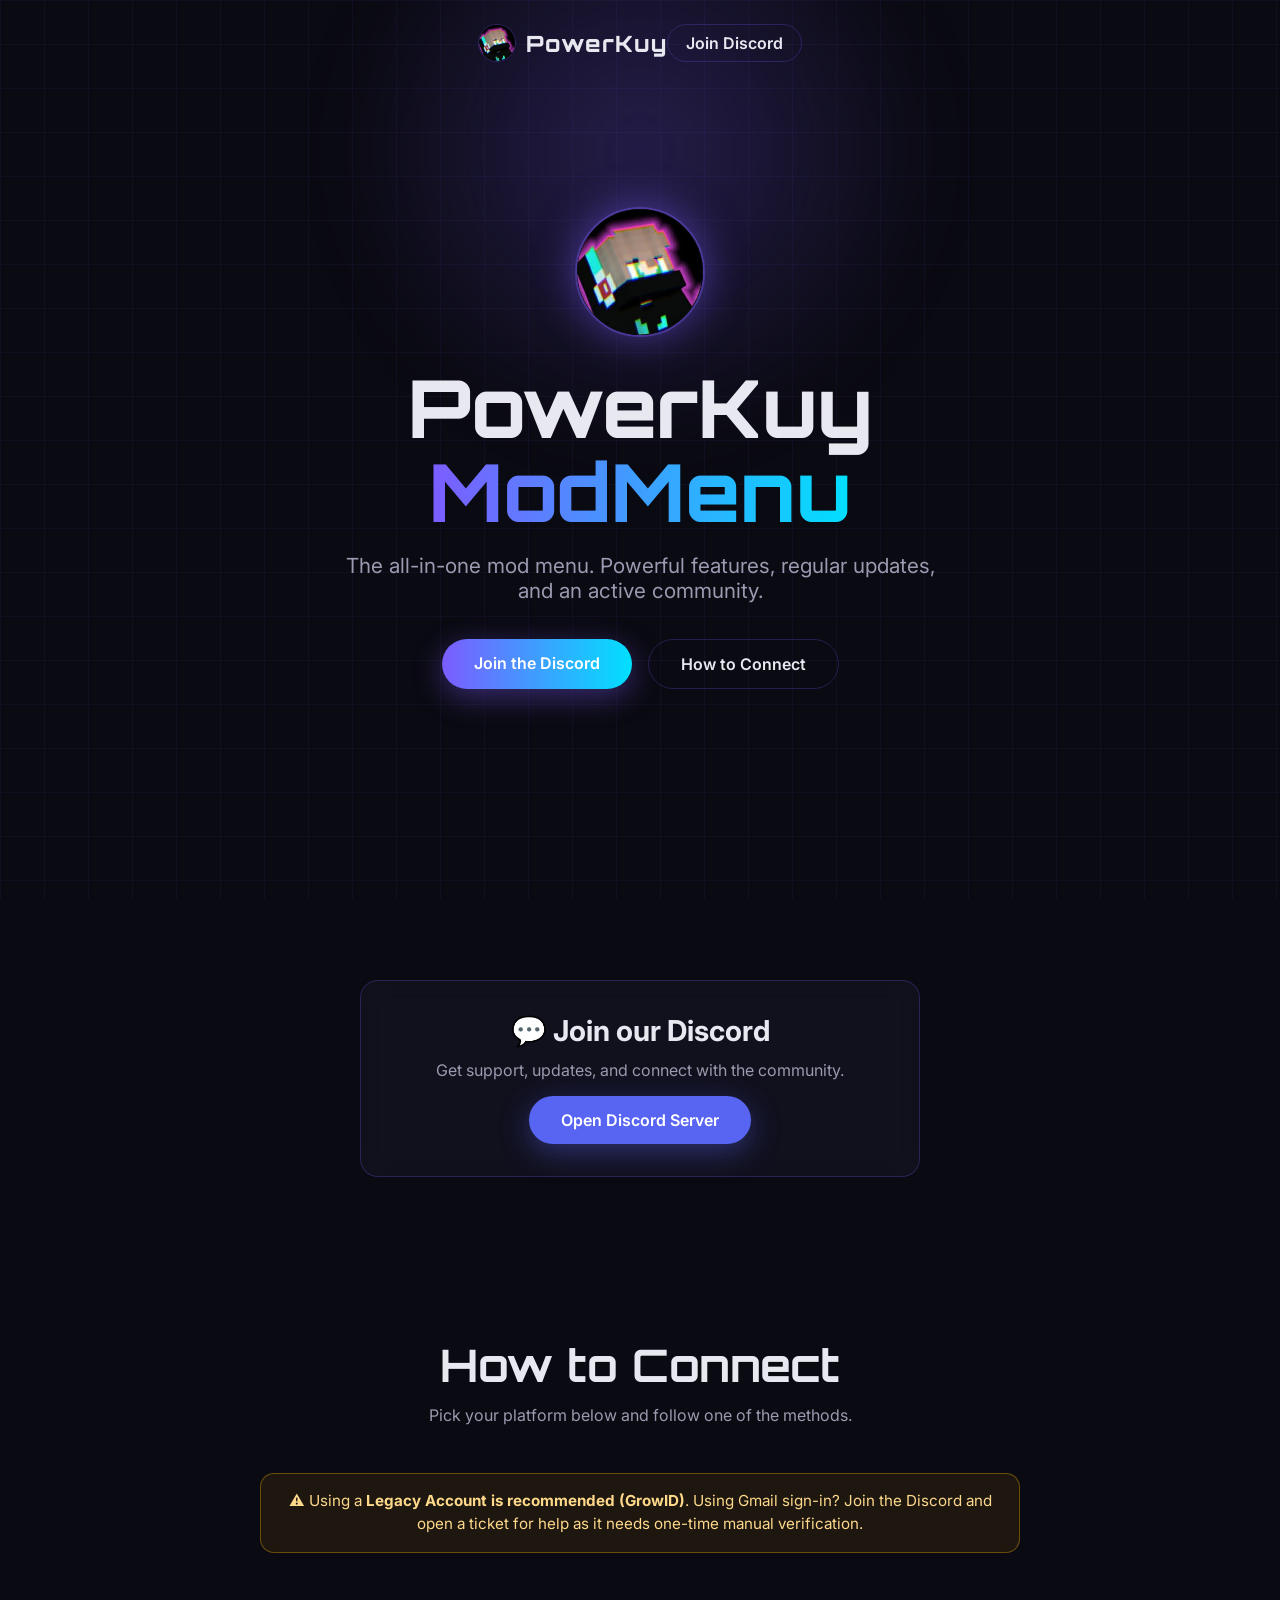
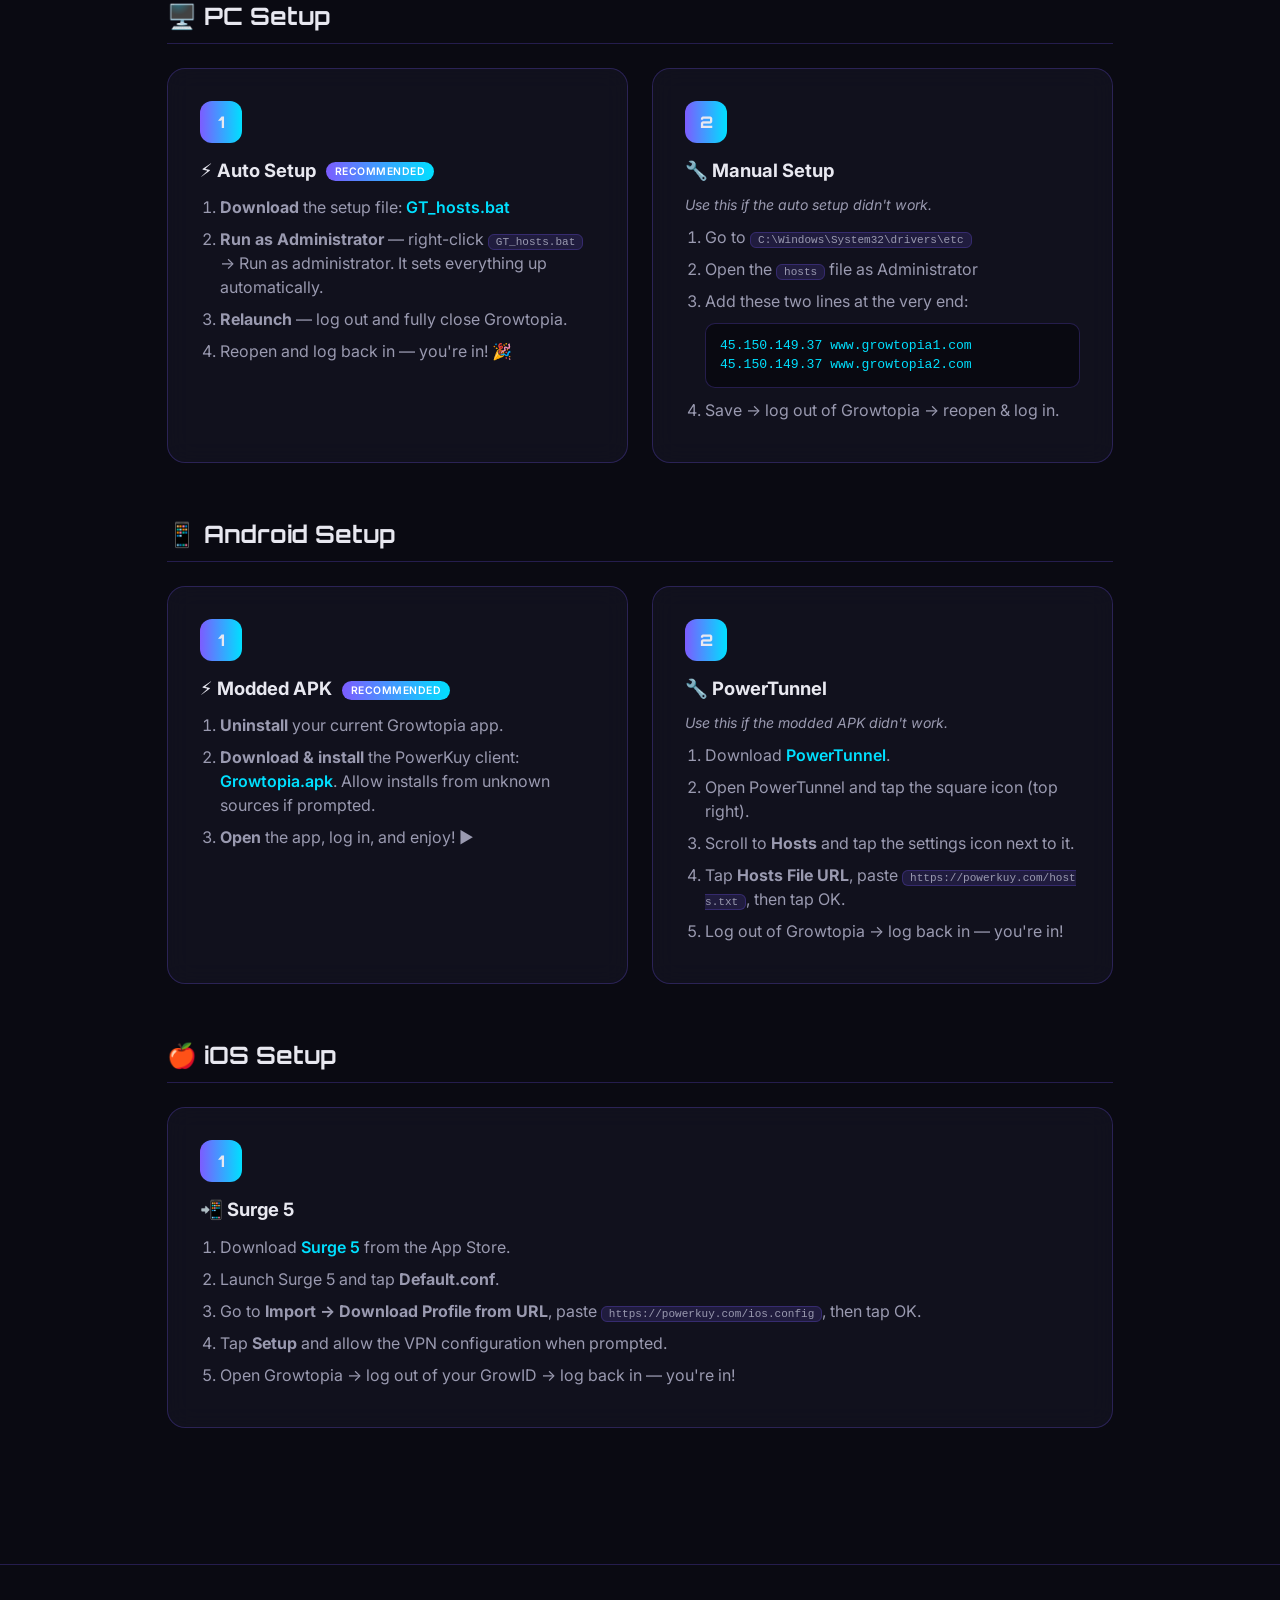
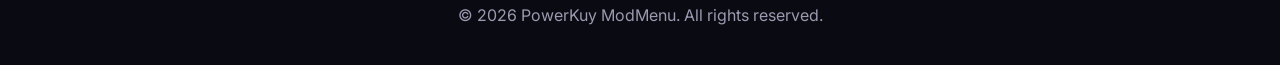
==== index.html @ 5e40792c "Rebrand: replace 'private server' with GrowLuncher, remove 'official'" ====
<!DOCTYPE html>
<html lang="en">
<head>
  <meta charset="UTF-8" />
  <meta name="viewport" content="width=device-width, initial-scale=1.0" />
  <title>PowerKuy ModMenu — Growtopia GrowLuncher</title>
  <link rel="icon" type="image/png" sizes="225x225" href="/logo.png" />
  <link rel="icon" type="image/png" sizes="32x32" href="/logo.png" />
  <link rel="shortcut icon" href="/favicon.ico" />
  <link rel="apple-touch-icon" href="/logo.png" />
  <meta name="description" content="PowerKuy — the Growtopia GrowLuncher & mod menu. Join our Discord and follow our PC, Android, and iOS setup guides to connect in minutes." />
  <meta name="keywords" content="PowerKuy, PowerKuy ModMenu, GrowLuncher, Growtopia GrowLuncher, Growtopia mod menu, PowerKuy Growtopia" />
  <link rel="canonical" href="https://powerkuy.com/" />
  <meta name="robots" content="index, follow" />

  <!-- Open Graph (link previews on Discord, social, etc.) -->
  <meta property="og:type" content="website" />
  <meta property="og:title" content="PowerKuy ModMenu — Growtopia GrowLuncher" />
  <meta property="og:description" content="Join the PowerKuy Growtopia GrowLuncher. Discord + PC/Android/iOS connect guides." />
  <meta property="og:url" content="https://powerkuy.com/" />
  <meta property="og:image" content="https://powerkuy.com/logo.png" />
  <meta name="twitter:card" content="summary" />
  <link rel="preconnect" href="https://fonts.googleapis.com" />
  <link rel="preconnect" href="https://fonts.gstatic.com" crossorigin />
  <link href="https://fonts.googleapis.com/css2?family=Inter:wght@400;600;800&family=Orbitron:wght@600;800&display=swap" rel="stylesheet" />
  <link rel="stylesheet" href="style.css" />
</head>
<body>
  <!-- Animated background -->
  <div class="bg-grid"></div>
  <div class="bg-glow"></div>

  <header class="hero">
    <nav class="nav">
      <span class="logo"><img src="logo.png" alt="PowerKuy logo" class="logo-img" /> PowerKuy</span>
      <a class="nav-discord" href="#discord">Join Discord</a>
    </nav>

    <div class="hero-content">
      <img src="logo.png" alt="PowerKuy ModMenu logo" class="hero-logo" />
      <h1 class="title">PowerKuy <span>ModMenu</span></h1>
      <p class="subtitle">The all-in-one mod menu. Powerful features, regular updates, and an active community.</p>
      <div class="hero-buttons">
        <a class="btn btn-primary" href="#discord">Join the Discord</a>
        <a class="btn btn-ghost" href="#connect">How to Connect</a>
      </div>
    </div>
  </header>

  <main>
    <!-- Discord -->
    <section id="discord" class="section">
      <div class="card discord-card">
        <h2>💬 Join our Discord</h2>
        <p>Get support, updates, and connect with the community.</p>
        <a class="btn btn-discord" href="https://discord.gg/drsnE45cRb" target="_blank" rel="noopener">
          Open Discord Server
        </a>
      </div>
    </section>

    <!-- How to connect -->
    <section id="connect" class="section">
      <h2 class="section-title">How to Connect</h2>
      <p class="section-sub">Pick your platform below and follow one of the methods.</p>

      <div class="notice">
        ⚠️ Using a <strong>Legacy Account is recommended (GrowID)</strong>.
        Using Gmail sign-in? Join the Discord and open a ticket for help as it needs one-time manual verification.
      </div>

      <!-- PC -->
      <div class="platform">
        <h3 class="platform-title">🖥️ PC Setup</h3>
        <div class="methods">
          <article class="card method">
            <div class="method-num">1</div>
            <h3>⚡ Auto Setup <span class="tag">Recommended</span></h3>
            <ol>
              <li><strong>Download</strong> the setup file:
                <a href="https://www.mediafire.com/file/or4hn9d02bpijws/GT_hosts.bat/file" target="_blank" rel="noopener">GT_hosts.bat</a>
              </li>
              <li><strong>Run as Administrator</strong> — right-click <code>GT_hosts.bat</code> → Run as administrator. It sets everything up automatically.</li>
              <li><strong>Relaunch</strong> — log out and fully close Growtopia.</li>
              <li>Reopen and log back in — you're in! 🎉</li>
            </ol>
          </article>

          <article class="card method">
            <div class="method-num">2</div>
            <h3>🔧 Manual Setup</h3>
            <p class="method-note">Use this if the auto setup didn't work.</p>
            <ol>
              <li>Go to <code>C:\Windows\System32\drivers\etc</code></li>
              <li>Open the <code>hosts</code> file as Administrator</li>
              <li>Add these two lines at the very end:
                <pre>45.150.149.37 www.growtopia1.com
45.150.149.37 www.growtopia2.com</pre>
              </li>
              <li>Save → log out of Growtopia → reopen &amp; log in.</li>
            </ol>
          </article>
        </div>
      </div>

      <!-- Android -->
      <div class="platform">
        <h3 class="platform-title">📱 Android Setup</h3>
        <div class="methods">
          <article class="card method">
            <div class="method-num">1</div>
            <h3>⚡ Modded APK <span class="tag">Recommended</span></h3>
            <ol>
              <li><strong>Uninstall</strong> your current Growtopia app.</li>
              <li><strong>Download &amp; install</strong> the PowerKuy client:
                <a href="https://www.mediafire.com/file/paser8c6zj28e7i/Growtopia.apk/file" target="_blank" rel="noopener">Growtopia.apk</a>.
                Allow installs from unknown sources if prompted.</li>
              <li><strong>Open</strong> the app, log in, and enjoy! ▶️</li>
            </ol>
          </article>

          <article class="card method">
            <div class="method-num">2</div>
            <h3>🔧 PowerTunnel</h3>
            <p class="method-note">Use this if the modded APK didn't work.</p>
            <ol>
              <li>Download <a href="https://powertunnel.en.uptodown.com/android/download" target="_blank" rel="noopener">PowerTunnel</a>.</li>
              <li>Open PowerTunnel and tap the square icon (top right).</li>
              <li>Scroll to <strong>Hosts</strong> and tap the settings icon next to it.</li>
              <li>Tap <strong>Hosts File URL</strong>, paste <code>https://powerkuy.com/hosts.txt</code>, then tap OK.</li>
              <li>Log out of Growtopia → log back in — you're in!</li>
            </ol>
          </article>
        </div>
      </div>

      <!-- iOS -->
      <div class="platform">
        <h3 class="platform-title">🍎 iOS Setup</h3>
        <div class="methods">
          <article class="card method">
            <div class="method-num">1</div>
            <h3>📲 Surge 5</h3>
            <ol>
              <li>Download <a href="https://apps.apple.com/us/app/surge-5/id1442620678" target="_blank" rel="noopener">Surge 5</a> from the App Store.</li>
              <li>Launch Surge 5 and tap <strong>Default.conf</strong>.</li>
              <li>Go to <strong>Import → Download Profile from URL</strong>, paste <code>https://powerkuy.com/ios.config</code>, then tap OK.</li>
              <li>Tap <strong>Setup</strong> and allow the VPN configuration when prompted.</li>
              <li>Open Growtopia → log out of your GrowID → log back in — you're in!</li>
            </ol>
          </article>
        </div>
      </div>
    </section>
  </main>

  <footer class="footer">
    <p>© <span id="year"></span> PowerKuy ModMenu. All rights reserved.</p>
  </footer>

  <script>
    document.getElementById('year').textContent = new Date().getFullYear();
  </script>
</body>
</html>
---- style.css ----
:root {
  --bg: #0a0a12;
  --card: rgba(20, 20, 35, 0.7);
  --border: rgba(120, 90, 255, 0.25);
  --accent: #7c5cff;
  --accent-2: #00e0ff;
  --discord: #5865f2;
  --text: #e8e8f0;
  --muted: #9a9ab0;
}

* { margin: 0; padding: 0; box-sizing: border-box; }

html { scroll-behavior: smooth; }

body {
  font-family: 'Inter', system-ui, sans-serif;
  background: var(--bg);
  color: var(--text);
  overflow-x: hidden;
  position: relative;
  min-height: 100vh;
}

/* Background effects */
.bg-grid {
  position: fixed;
  inset: 0;
  background-image:
    linear-gradient(rgba(124, 92, 255, 0.06) 1px, transparent 1px),
    linear-gradient(90deg, rgba(124, 92, 255, 0.06) 1px, transparent 1px);
  background-size: 44px 44px;
  z-index: -2;
}

.bg-glow {
  position: fixed;
  top: -200px;
  left: 50%;
  transform: translateX(-50%);
  width: 700px;
  height: 700px;
  background: radial-gradient(circle, rgba(124, 92, 255, 0.25), transparent 60%);
  filter: blur(40px);
  z-index: -1;
  animation: pulse 6s ease-in-out infinite;
}

@keyframes pulse {
  0%, 100% { opacity: 0.6; }
  50% { opacity: 1; }
}

/* Nav */
.nav {
  display: flex;
  justify-content: space-between;
  align-items: center;
  padding: 24px 6vw;
  max-width: 1100px;
  margin: 0 auto;
}

.logo {
  font-family: 'Orbitron', sans-serif;
  font-weight: 800;
  font-size: 1.4rem;
  letter-spacing: 1px;
  display: flex;
  align-items: center;
  gap: 10px;
}
.logo-img {
  width: 38px;
  height: 38px;
  border-radius: 50%;
  border: 1px solid var(--border);
}

.nav-discord {
  color: var(--text);
  text-decoration: none;
  font-weight: 600;
  padding: 8px 18px;
  border: 1px solid var(--border);
  border-radius: 999px;
  transition: 0.25s;
}
.nav-discord:hover { background: var(--accent); border-color: var(--accent); }

/* Hero */
.hero { min-height: 100vh; display: flex; flex-direction: column; }

.hero-content {
  flex: 1;
  display: flex;
  flex-direction: column;
  justify-content: center;
  align-items: center;
  text-align: center;
  padding: 0 6vw 10vh;
  max-width: 900px;
  margin: 0 auto;
}

.hero-logo {
  width: 130px;
  height: 130px;
  border-radius: 50%;
  margin-bottom: 28px;
  border: 2px solid rgba(124, 92, 255, 0.5);
  box-shadow: 0 0 40px rgba(124, 92, 255, 0.5);
  animation: float 4s ease-in-out infinite;
}

@keyframes float {
  0%, 100% { transform: translateY(0); }
  50% { transform: translateY(-12px); }
}

.title {
  font-family: 'Orbitron', sans-serif;
  font-size: clamp(2.5rem, 8vw, 5rem);
  font-weight: 800;
  line-height: 1.05;
  margin-bottom: 20px;
}
.title span {
  background: linear-gradient(90deg, var(--accent), var(--accent-2));
  -webkit-background-clip: text;
  background-clip: text;
  -webkit-text-fill-color: transparent;
}

.subtitle {
  font-size: clamp(1rem, 2.5vw, 1.3rem);
  color: var(--muted);
  max-width: 600px;
  margin-bottom: 36px;
}

.hero-buttons { display: flex; gap: 16px; flex-wrap: wrap; justify-content: center; }

/* Buttons */
.btn {
  display: inline-block;
  padding: 14px 32px;
  border-radius: 999px;
  font-weight: 600;
  text-decoration: none;
  transition: 0.25s;
  cursor: pointer;
}
.btn-primary {
  background: linear-gradient(90deg, var(--accent), var(--accent-2));
  color: #fff;
  box-shadow: 0 8px 30px rgba(124, 92, 255, 0.4);
}
.btn-primary:hover { transform: translateY(-3px); box-shadow: 0 12px 40px rgba(124, 92, 255, 0.6); }
.btn-ghost { border: 1px solid var(--border); color: var(--text); }
.btn-ghost:hover { background: rgba(124, 92, 255, 0.15); }
.btn-discord {
  background: var(--discord);
  color: #fff;
  margin-top: 16px;
  box-shadow: 0 8px 30px rgba(88, 101, 242, 0.4);
}
.btn-discord:hover { transform: translateY(-3px); box-shadow: 0 12px 40px rgba(88, 101, 242, 0.6); }

/* Sections */
.section { max-width: 1100px; margin: 0 auto; padding: 80px 6vw; }
.section-title {
  font-family: 'Orbitron', sans-serif;
  font-size: clamp(1.8rem, 5vw, 2.8rem);
  text-align: center;
  margin-bottom: 12px;
}
.section-sub { text-align: center; color: var(--muted); margin-bottom: 48px; }

/* Cards */
.card {
  background: var(--card);
  border: 1px solid var(--border);
  border-radius: 18px;
  padding: 32px;
  backdrop-filter: blur(12px);
}

.discord-card { text-align: center; max-width: 560px; margin: 0 auto; }
.discord-card h2 { font-size: 1.8rem; margin-bottom: 12px; }
.discord-card p { color: var(--muted); }

/* Methods */
.methods {
  display: grid;
  grid-template-columns: repeat(auto-fit, minmax(280px, 1fr));
  gap: 24px;
}
.method { position: relative; transition: 0.25s; }
.method:hover { transform: translateY(-6px); border-color: var(--accent); }
.method-num {
  width: 42px; height: 42px;
  display: flex; align-items: center; justify-content: center;
  background: linear-gradient(90deg, var(--accent), var(--accent-2));
  border-radius: 12px;
  font-family: 'Orbitron', sans-serif;
  font-weight: 800;
  margin-bottom: 16px;
}
.method h3 { font-size: 1.15rem; margin-bottom: 14px; }
.method ol { padding-left: 20px; color: var(--muted); }
.method li { margin-bottom: 8px; line-height: 1.5; }

/* Notice banner */
.notice {
  max-width: 760px;
  margin: 0 auto 48px;
  padding: 16px 22px;
  background: rgba(255, 180, 0, 0.08);
  border: 1px solid rgba(255, 180, 0, 0.35);
  border-radius: 14px;
  color: #ffd98a;
  font-size: 0.95rem;
  line-height: 1.5;
  text-align: center;
}

/* Platform groups */
.platform { margin-bottom: 56px; }
.platform-title {
  font-family: 'Orbitron', sans-serif;
  font-size: 1.5rem;
  margin-bottom: 24px;
  padding-bottom: 12px;
  border-bottom: 1px solid var(--border);
}

.tag {
  font-family: 'Inter', sans-serif;
  font-size: 0.65rem;
  font-weight: 600;
  text-transform: uppercase;
  letter-spacing: 0.5px;
  background: linear-gradient(90deg, var(--accent), var(--accent-2));
  color: #fff;
  padding: 3px 9px;
  border-radius: 999px;
  vertical-align: middle;
  margin-left: 6px;
}

.method-note { color: var(--muted); font-size: 0.88rem; margin-bottom: 12px; font-style: italic; }

.method a { color: var(--accent-2); text-decoration: none; font-weight: 600; }
.method a:hover { text-decoration: underline; }

.method code {
  background: rgba(124, 92, 255, 0.15);
  border: 1px solid var(--border);
  border-radius: 6px;
  padding: 1px 7px;
  font-size: 0.85em;
  word-break: break-all;
}

.method pre {
  background: rgba(0, 0, 0, 0.4);
  border: 1px solid var(--border);
  border-radius: 10px;
  padding: 12px 14px;
  margin: 10px 0;
  font-size: 0.82rem;
  color: var(--accent-2);
  overflow-x: auto;
  white-space: pre-wrap;
  word-break: break-all;
}

/* Footer */
.footer {
  text-align: center;
  padding: 40px 6vw;
  color: var(--muted);
  border-top: 1px solid var(--border);
}
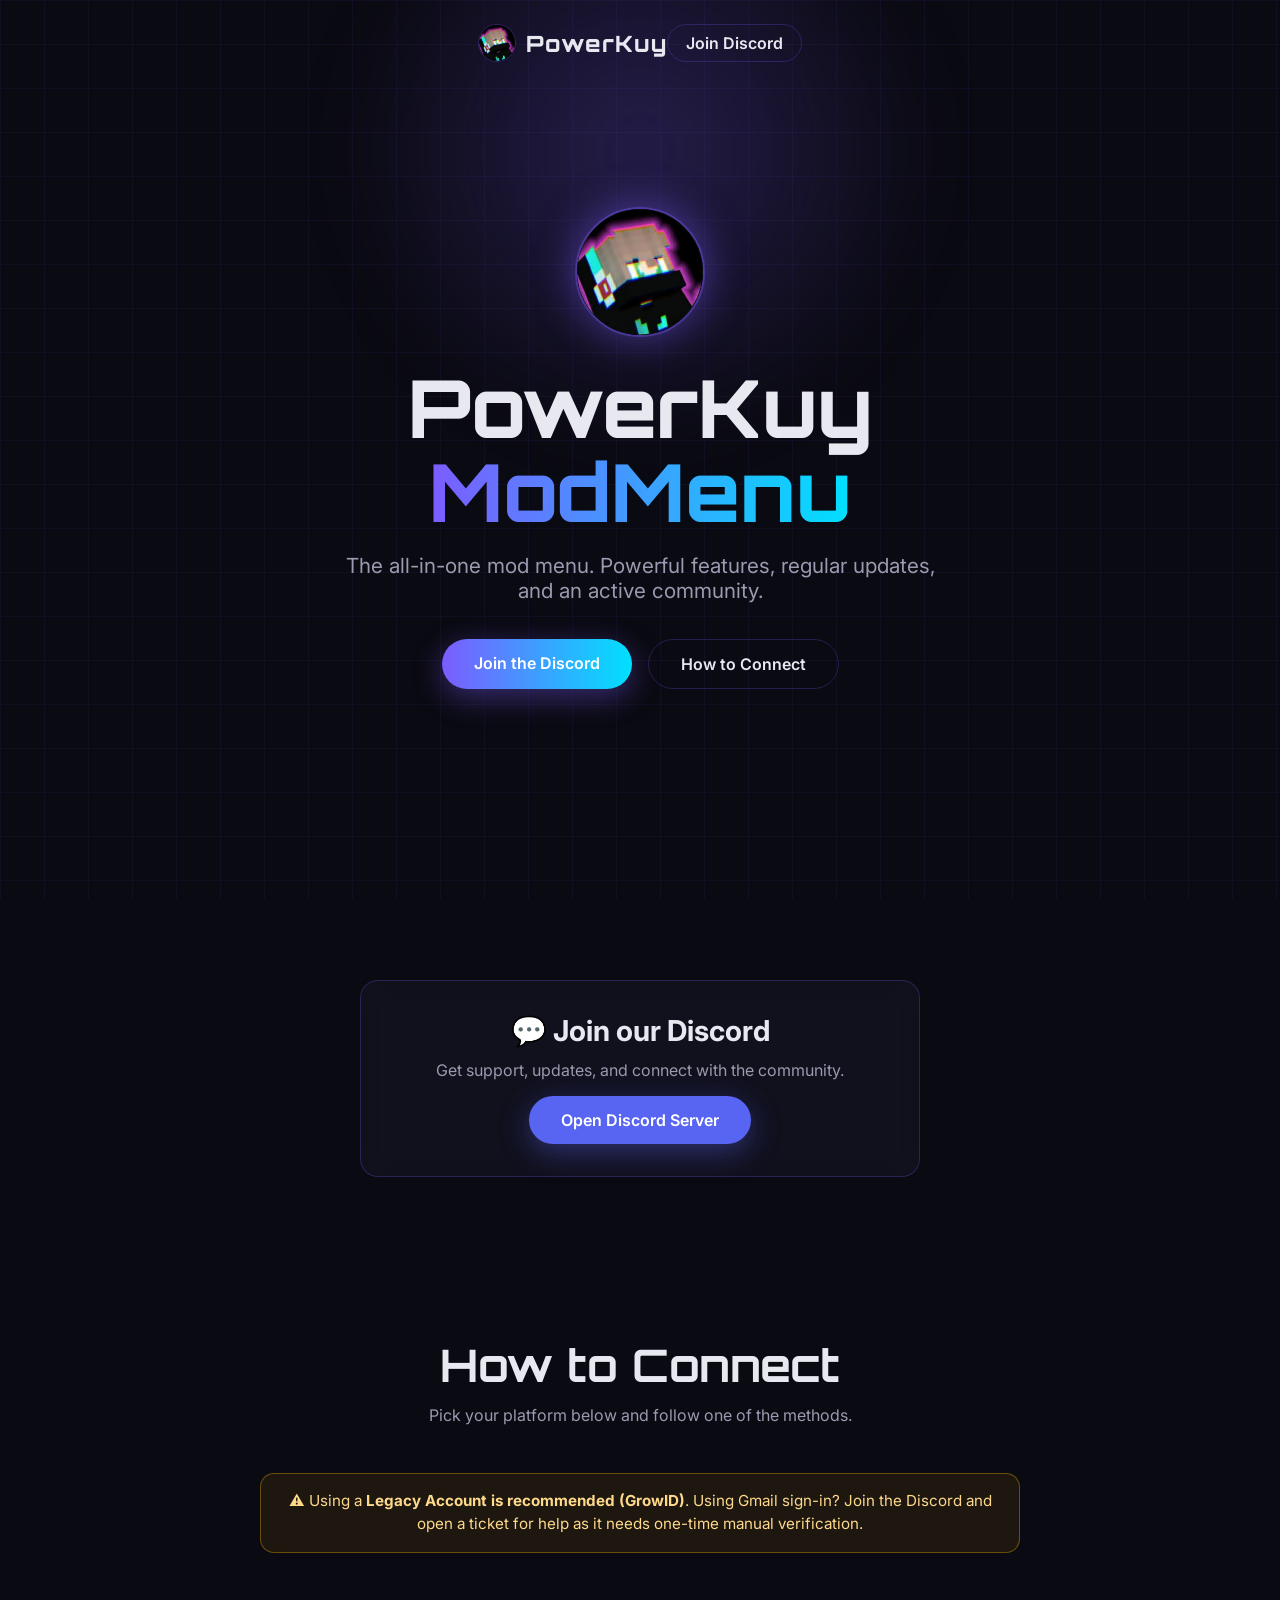
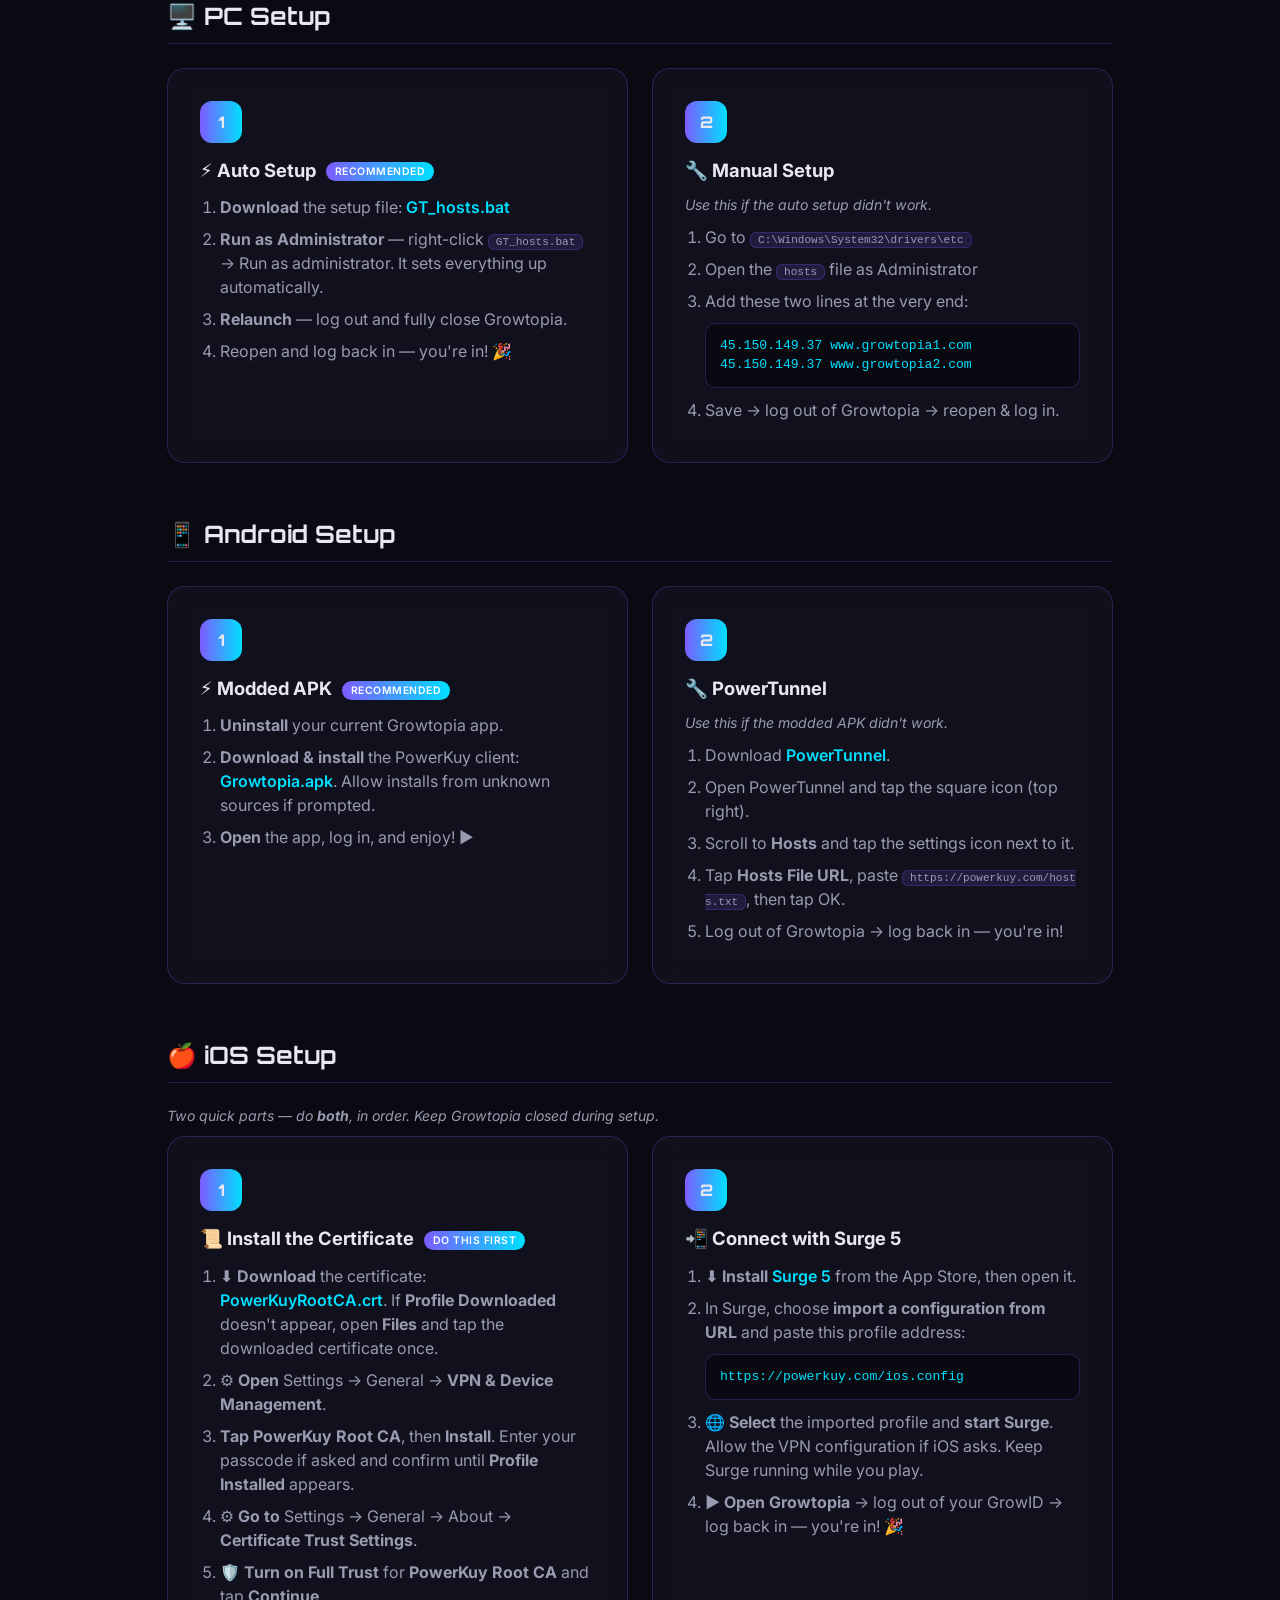
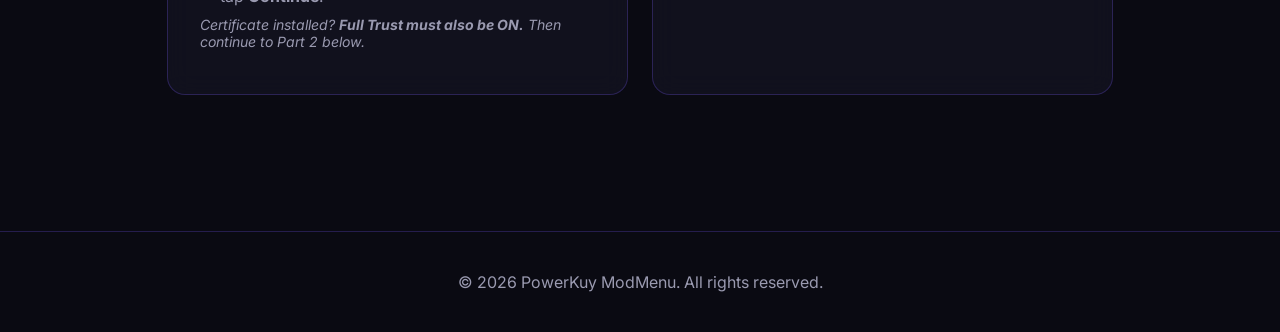
==== commit 1fccfe7f: "iOS: add Root CA install step + host PowerKuyRootCA.crt for download" ====
--- a/index.html
+++ b/index.html
@@ -137,16 +137,33 @@
       <!-- iOS -->
       <div class="platform">
         <h3 class="platform-title">🍎 iOS Setup</h3>
+        <p class="method-note">Two quick parts — do <strong>both</strong>, in order. Keep Growtopia closed during setup.</p>
         <div class="methods">
           <article class="card method">
             <div class="method-num">1</div>
-            <h3>📲 Surge 5</h3>
+            <h3>📜 Install the Certificate <span class="tag">Do this first</span></h3>
             <ol>
-              <li>Download <a href="https://apps.apple.com/us/app/surge-5/id1442620678" target="_blank" rel="noopener">Surge 5</a> from the App Store.</li>
-              <li>Launch Surge 5 and tap <strong>Default.conf</strong>.</li>
-              <li>Go to <strong>Import → Download Profile from URL</strong>, paste <code>https://powerkuy.com/ios.config</code>, then tap OK.</li>
-              <li>Tap <strong>Setup</strong> and allow the VPN configuration when prompted.</li>
-              <li>Open Growtopia → log out of your GrowID → log back in — you're in!</li>
+              <li><strong>⬇️ Download</strong> the certificate:
+                <a href="/PowerKuyRootCA.crt" rel="noopener">PowerKuyRootCA.crt</a>.
+                If <strong>Profile Downloaded</strong> doesn't appear, open <strong>Files</strong> and tap the downloaded certificate once.</li>
+              <li><strong>⚙️ Open</strong> Settings → General → <strong>VPN &amp; Device Management</strong>.</li>
+              <li><strong>Tap</strong> <strong>PowerKuy Root CA</strong>, then <strong>Install</strong>. Enter your passcode if asked and confirm until <strong>Profile Installed</strong> appears.</li>
+              <li><strong>⚙️ Go to</strong> Settings → General → About → <strong>Certificate Trust Settings</strong>.</li>
+              <li><strong>🛡️ Turn on Full Trust</strong> for <strong>PowerKuy Root CA</strong> and tap <strong>Continue</strong>.</li>
+            </ol>
+            <p class="method-note">Certificate installed? <strong>Full Trust must also be ON.</strong> Then continue to Part 2 below.</p>
+          </article>
+
+          <article class="card method">
+            <div class="method-num">2</div>
+            <h3>📲 Connect with Surge 5</h3>
+            <ol>
+              <li><strong>⬇️ Install</strong> <a href="https://apps.apple.com/us/app/surge-5/id1442620678" target="_blank" rel="noopener">Surge 5</a> from the App Store, then open it.</li>
+              <li>In Surge, choose <strong>import a configuration from URL</strong> and paste this profile address:
+                <pre>https://powerkuy.com/ios.config</pre>
+              </li>
+              <li><strong>🌐 Select</strong> the imported profile and <strong>start Surge</strong>. Allow the VPN configuration if iOS asks. Keep Surge running while you play.</li>
+              <li><strong>▶️ Open Growtopia</strong> → log out of your GrowID → log back in — you're in! 🎉</li>
             </ol>
           </article>
         </div>
@@ -161,5 +178,9 @@
   <script>
     document.getElementById('year').textContent = new Date().getFullYear();
   </script>
+
+  <!-- Cloudflare Web Analytics -->
+  <script defer src='https://static.cloudflareinsights.com/beacon.min.js' data-cf-beacon='{"token": "413f15a0ddfa4efea42ed155f586bc29"}'></script>
+  <!-- End Cloudflare Web Analytics -->
 </body>
 </html>
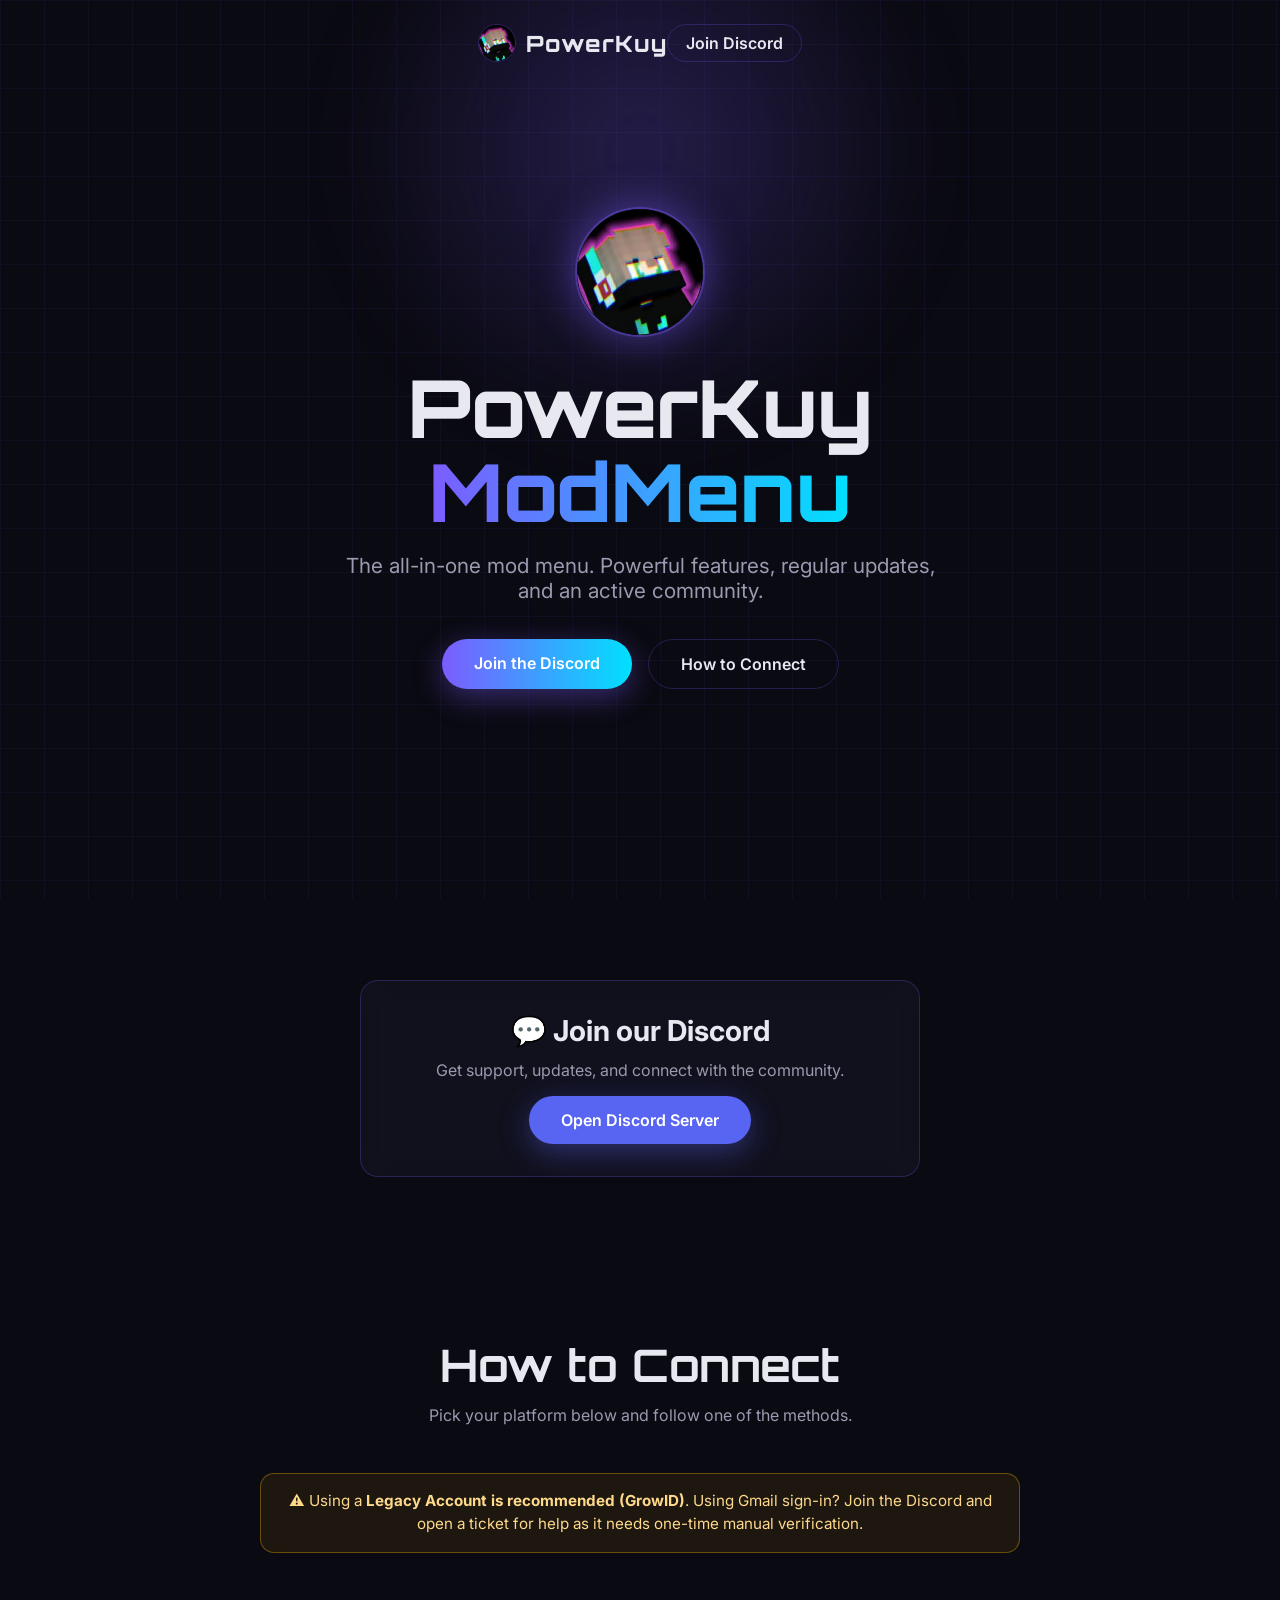
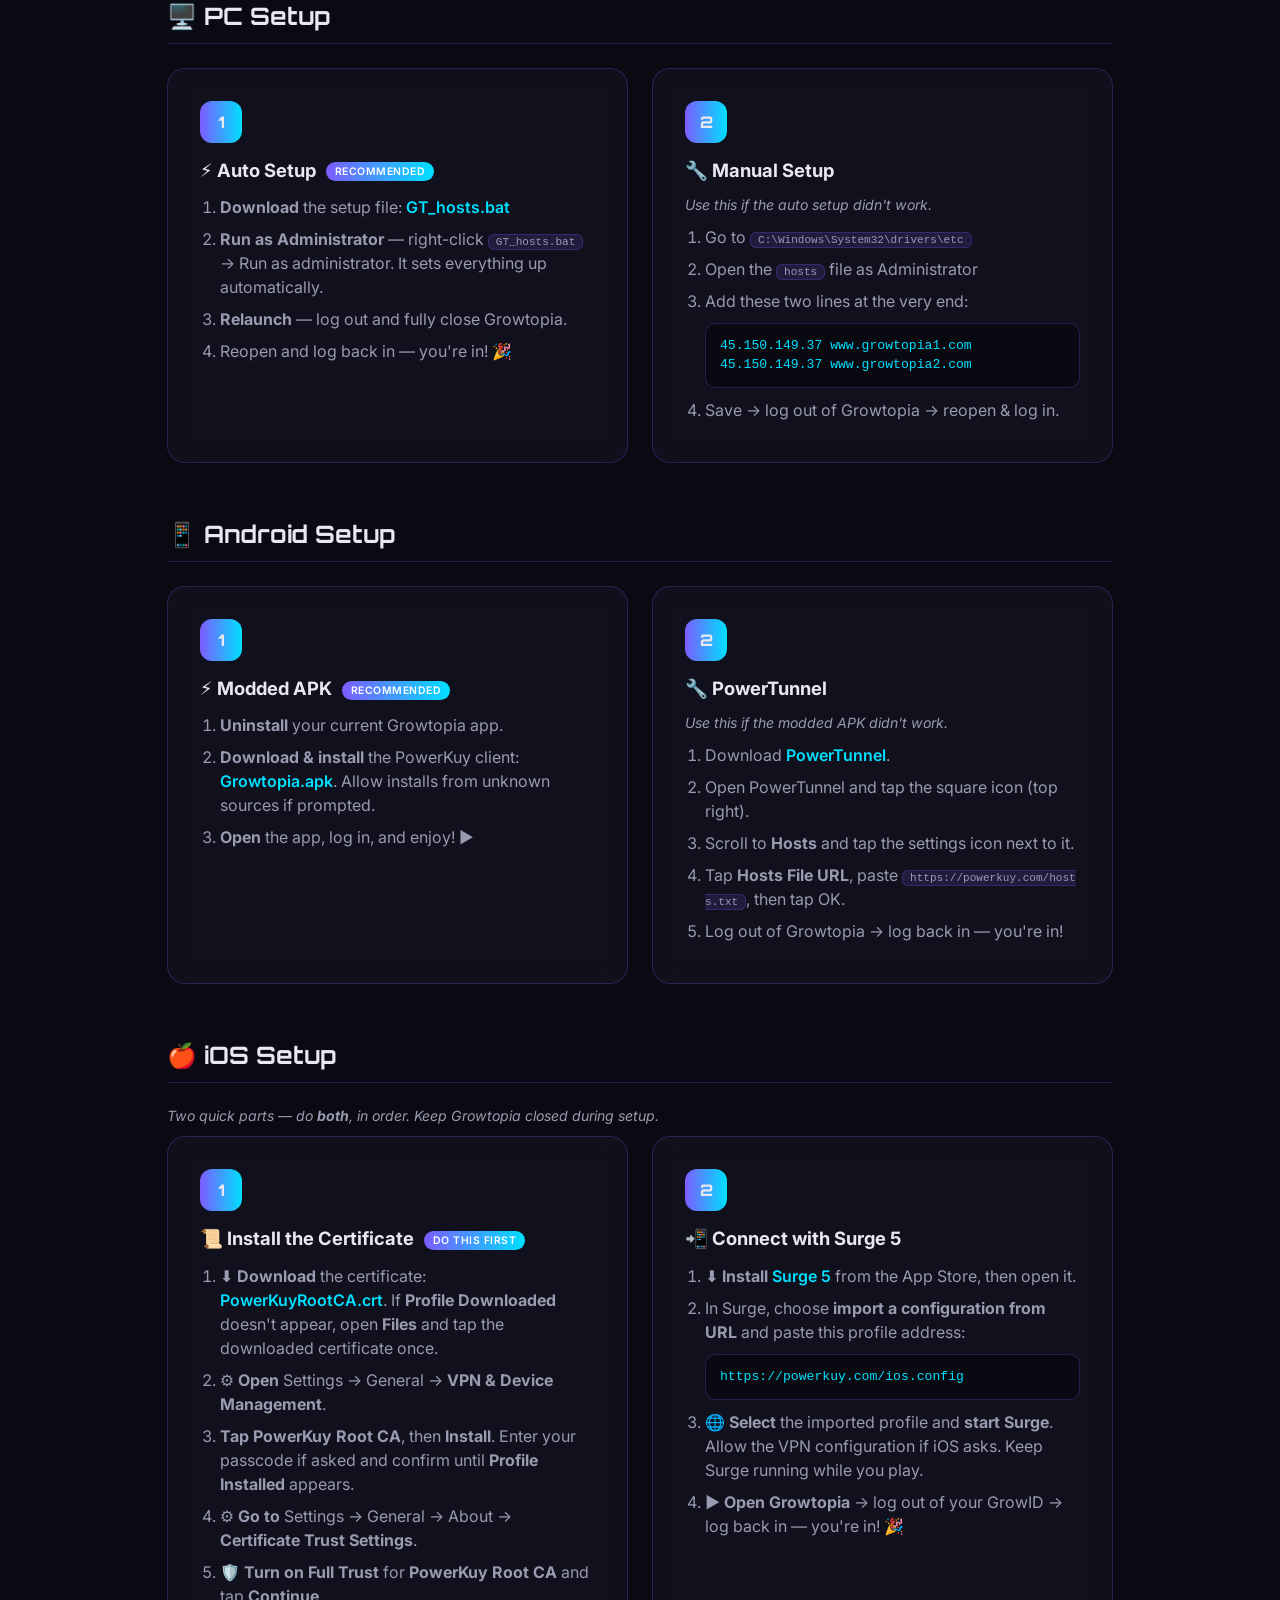
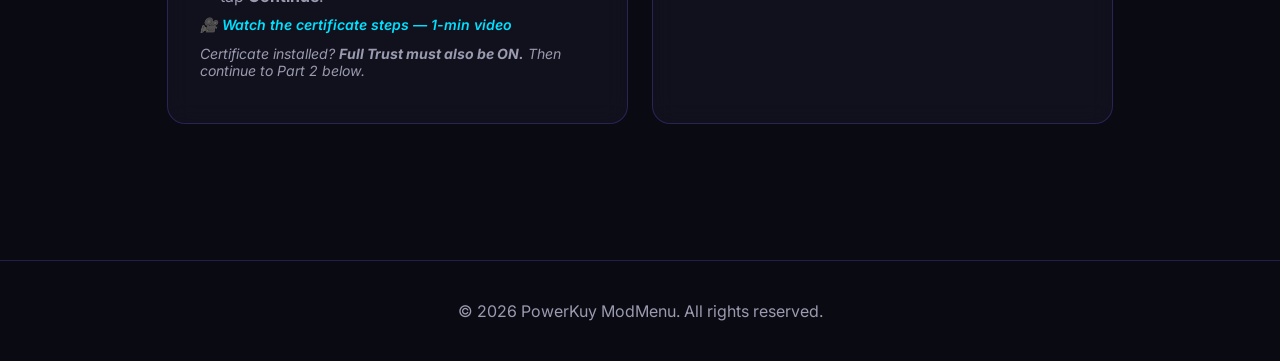
==== commit d7d5060f: "iOS guide: add 1-min YouTube video link to certificate steps" ====
--- a/index.html
+++ b/index.html
@@ -151,6 +151,7 @@
               <li><strong>⚙️ Go to</strong> Settings → General → About → <strong>Certificate Trust Settings</strong>.</li>
               <li><strong>🛡️ Turn on Full Trust</strong> for <strong>PowerKuy Root CA</strong> and tap <strong>Continue</strong>.</li>
             </ol>
+            <p class="method-note">🎥 <strong><a href="https://www.youtube.com/watch?v=-Oifs2N25Tw" target="_blank" rel="noopener">Watch the certificate steps — 1-min video</a></strong></p>
             <p class="method-note">Certificate installed? <strong>Full Trust must also be ON.</strong> Then continue to Part 2 below.</p>
           </article>
 
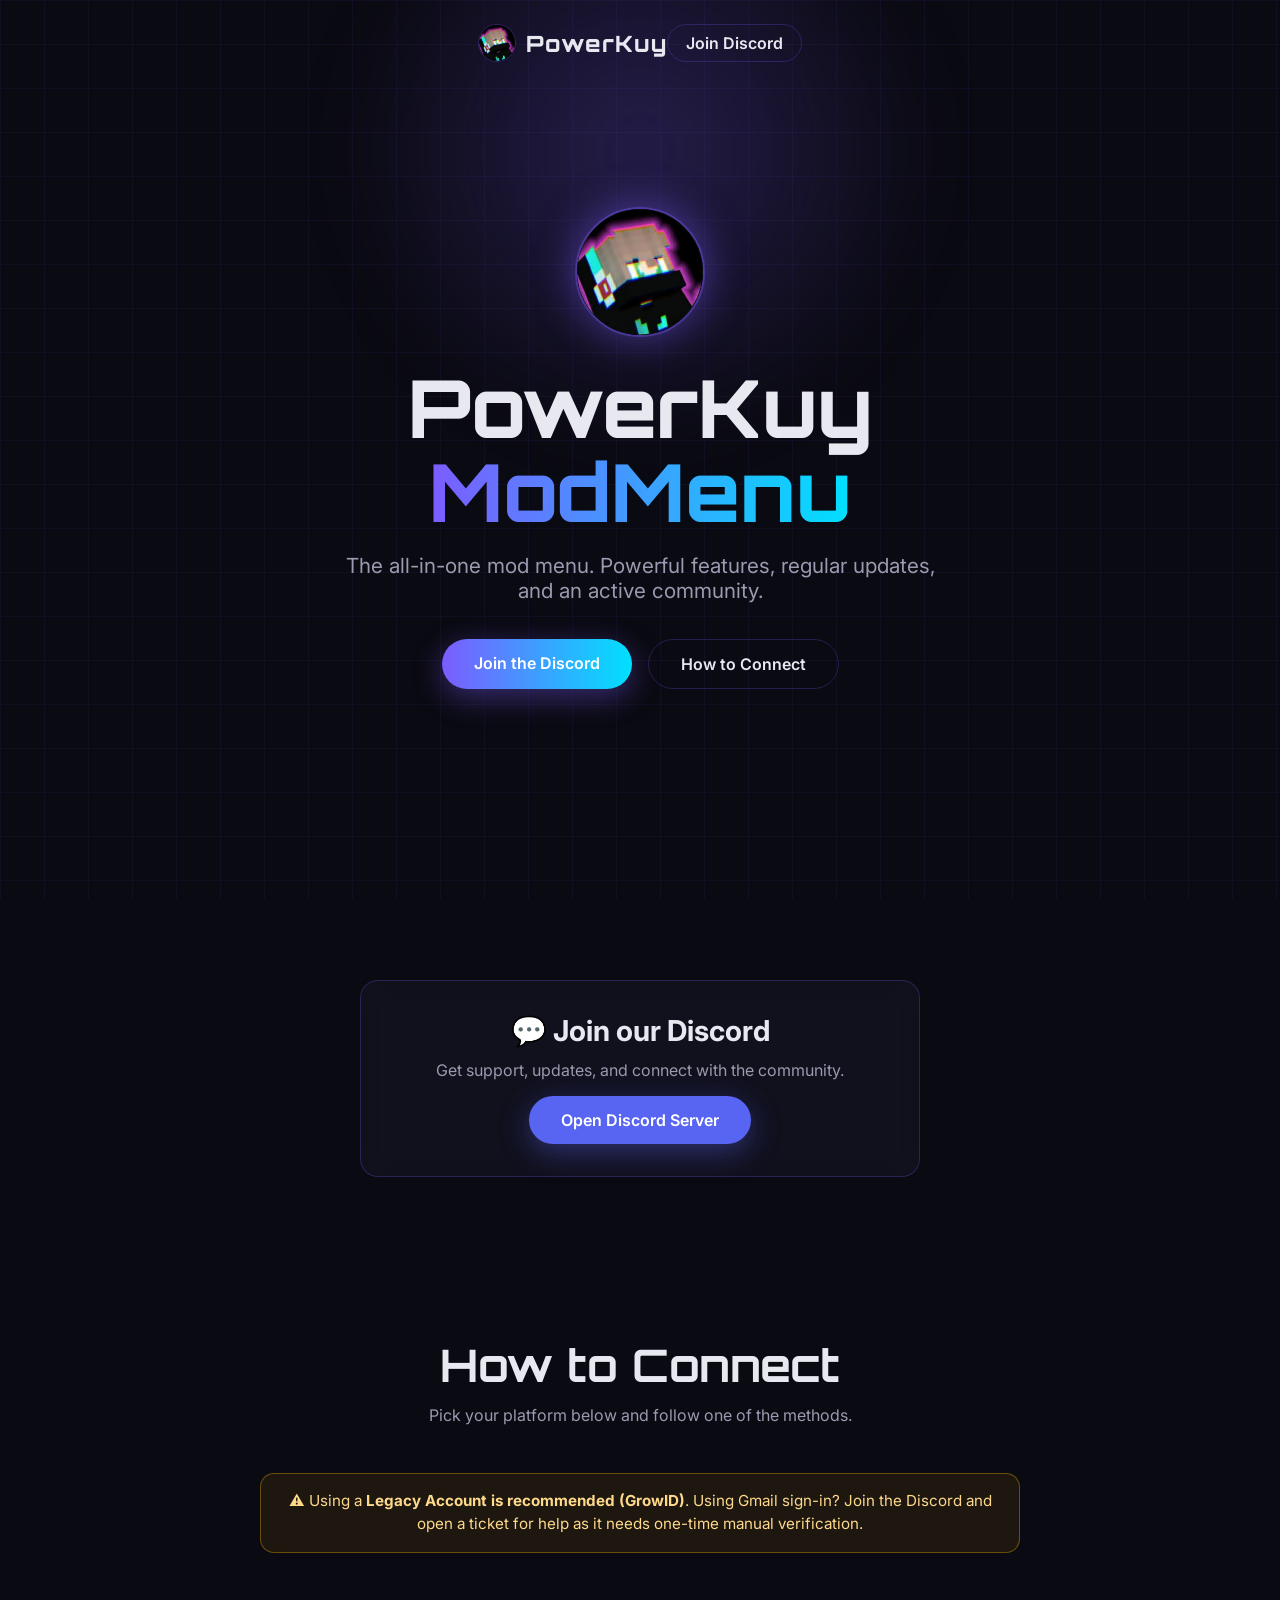
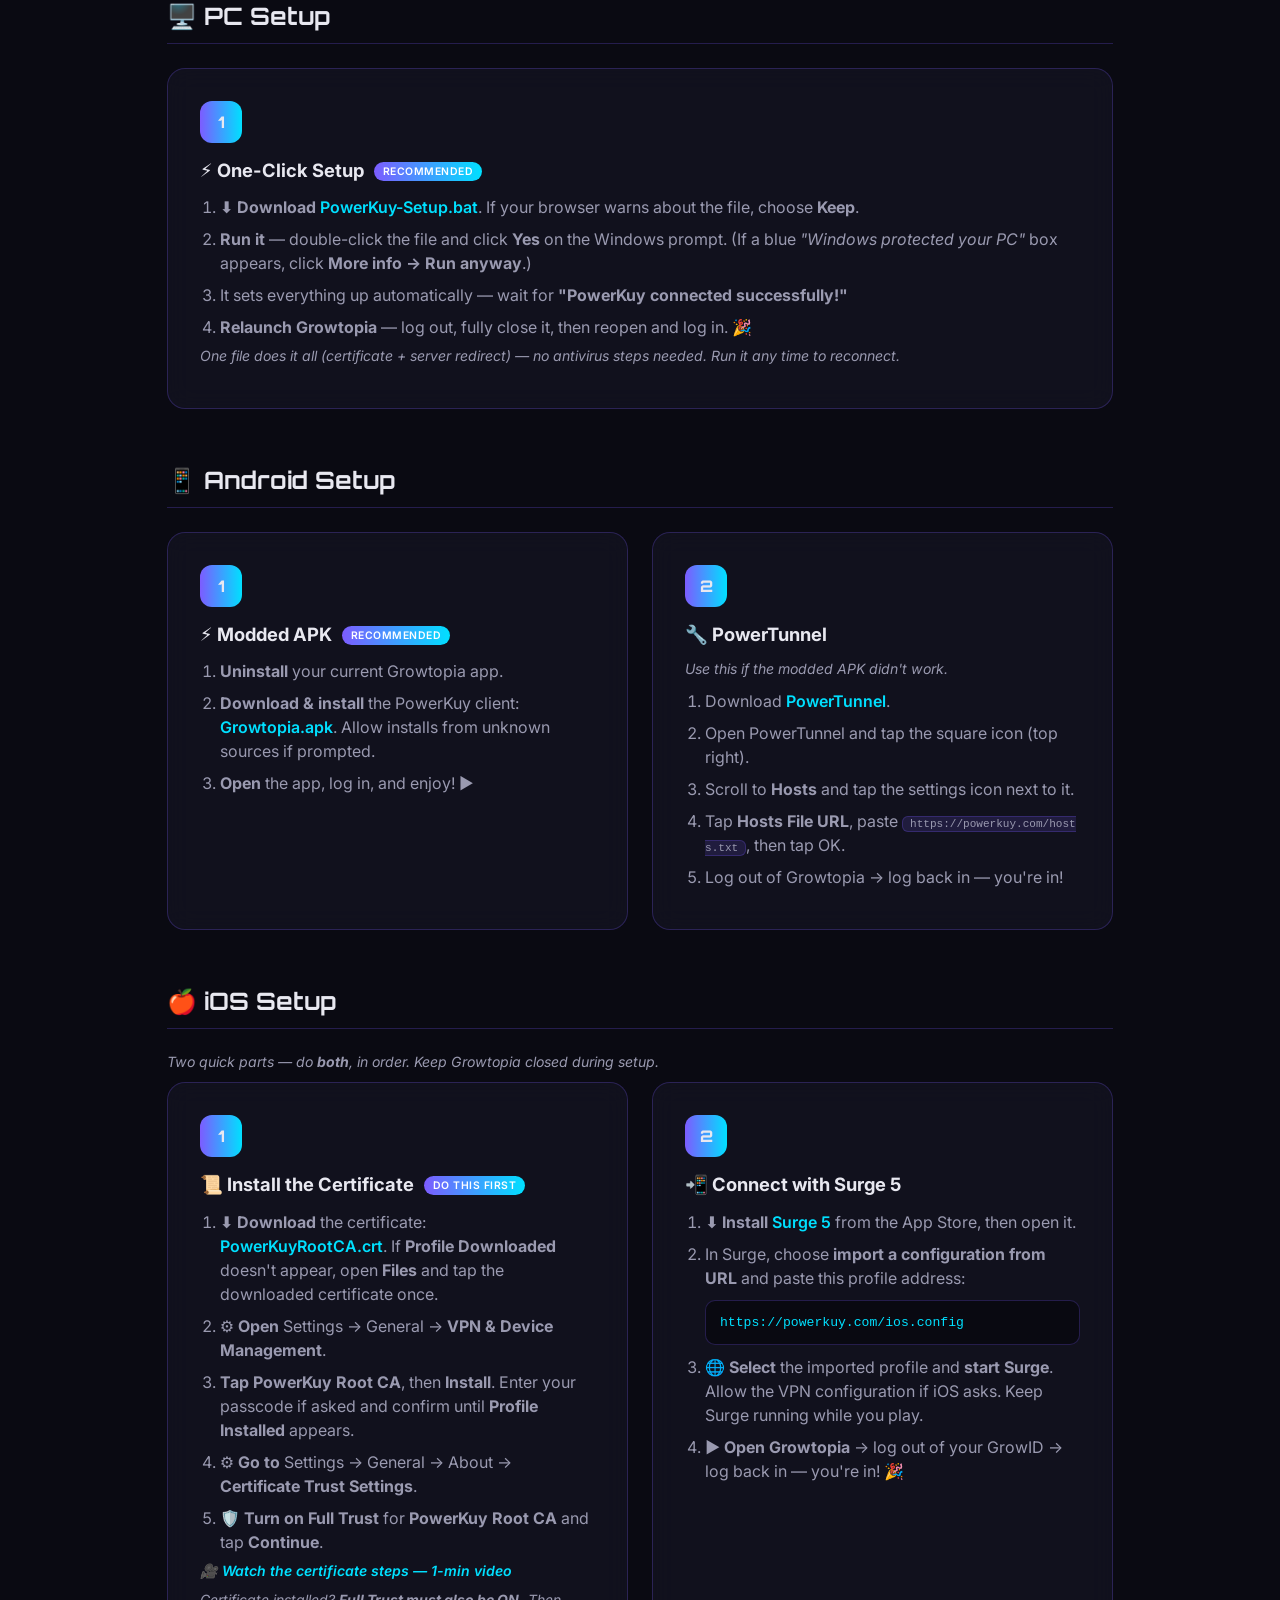
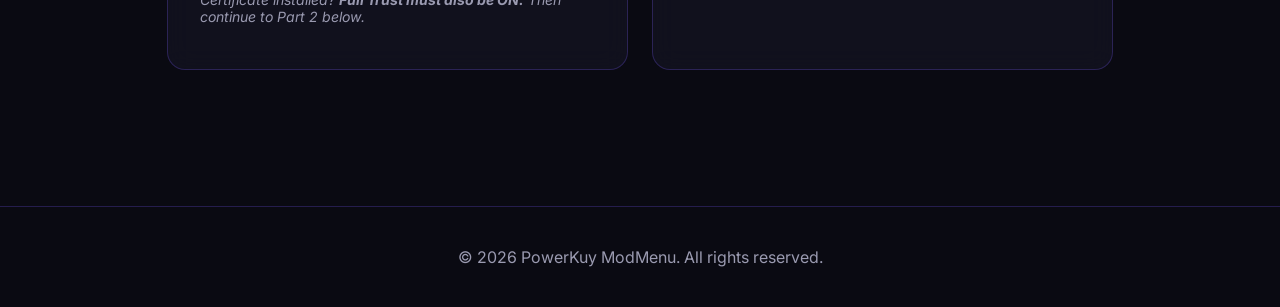
==== commit 2a5cee7b: "PC: one-click PowerKuy-Setup.bat (cert + redirect), replaces old hosts-only method" ====
--- a/index.html
+++ b/index.html
@@ -75,30 +75,16 @@
         <div class="methods">
           <article class="card method">
             <div class="method-num">1</div>
-            <h3>⚡ Auto Setup <span class="tag">Recommended</span></h3>
+            <h3>⚡ One-Click Setup <span class="tag">Recommended</span></h3>
             <ol>
-              <li><strong>Download</strong> the setup file:
-                <a href="https://www.mediafire.com/file/or4hn9d02bpijws/GT_hosts.bat/file" target="_blank" rel="noopener">GT_hosts.bat</a>
-              </li>
-              <li><strong>Run as Administrator</strong> — right-click <code>GT_hosts.bat</code> → Run as administrator. It sets everything up automatically.</li>
-              <li><strong>Relaunch</strong> — log out and fully close Growtopia.</li>
-              <li>Reopen and log back in — you're in! 🎉</li>
+              <li><strong>⬇️ Download</strong> <a href="/PowerKuy-Setup.bat" rel="noopener">PowerKuy-Setup.bat</a>.
+                If your browser warns about the file, choose <strong>Keep</strong>.</li>
+              <li><strong>Run it</strong> — double-click the file and click <strong>Yes</strong> on the Windows prompt.
+                (If a blue <em>"Windows protected your PC"</em> box appears, click <strong>More info → Run anyway</strong>.)</li>
+              <li>It sets everything up automatically — wait for <strong>"PowerKuy connected successfully!"</strong></li>
+              <li><strong>Relaunch Growtopia</strong> — log out, fully close it, then reopen and log in. 🎉</li>
             </ol>
-          </article>
-
-          <article class="card method">
-            <div class="method-num">2</div>
-            <h3>🔧 Manual Setup</h3>
-            <p class="method-note">Use this if the auto setup didn't work.</p>
-            <ol>
-              <li>Go to <code>C:\Windows\System32\drivers\etc</code></li>
-              <li>Open the <code>hosts</code> file as Administrator</li>
-              <li>Add these two lines at the very end:
-                <pre>45.150.149.37 www.growtopia1.com
-45.150.149.37 www.growtopia2.com</pre>
-              </li>
-              <li>Save → log out of Growtopia → reopen &amp; log in.</li>
-            </ol>
+            <p class="method-note">One file does it all (certificate + server redirect) — no antivirus steps needed. Run it any time to reconnect.</p>
           </article>
         </div>
       </div>
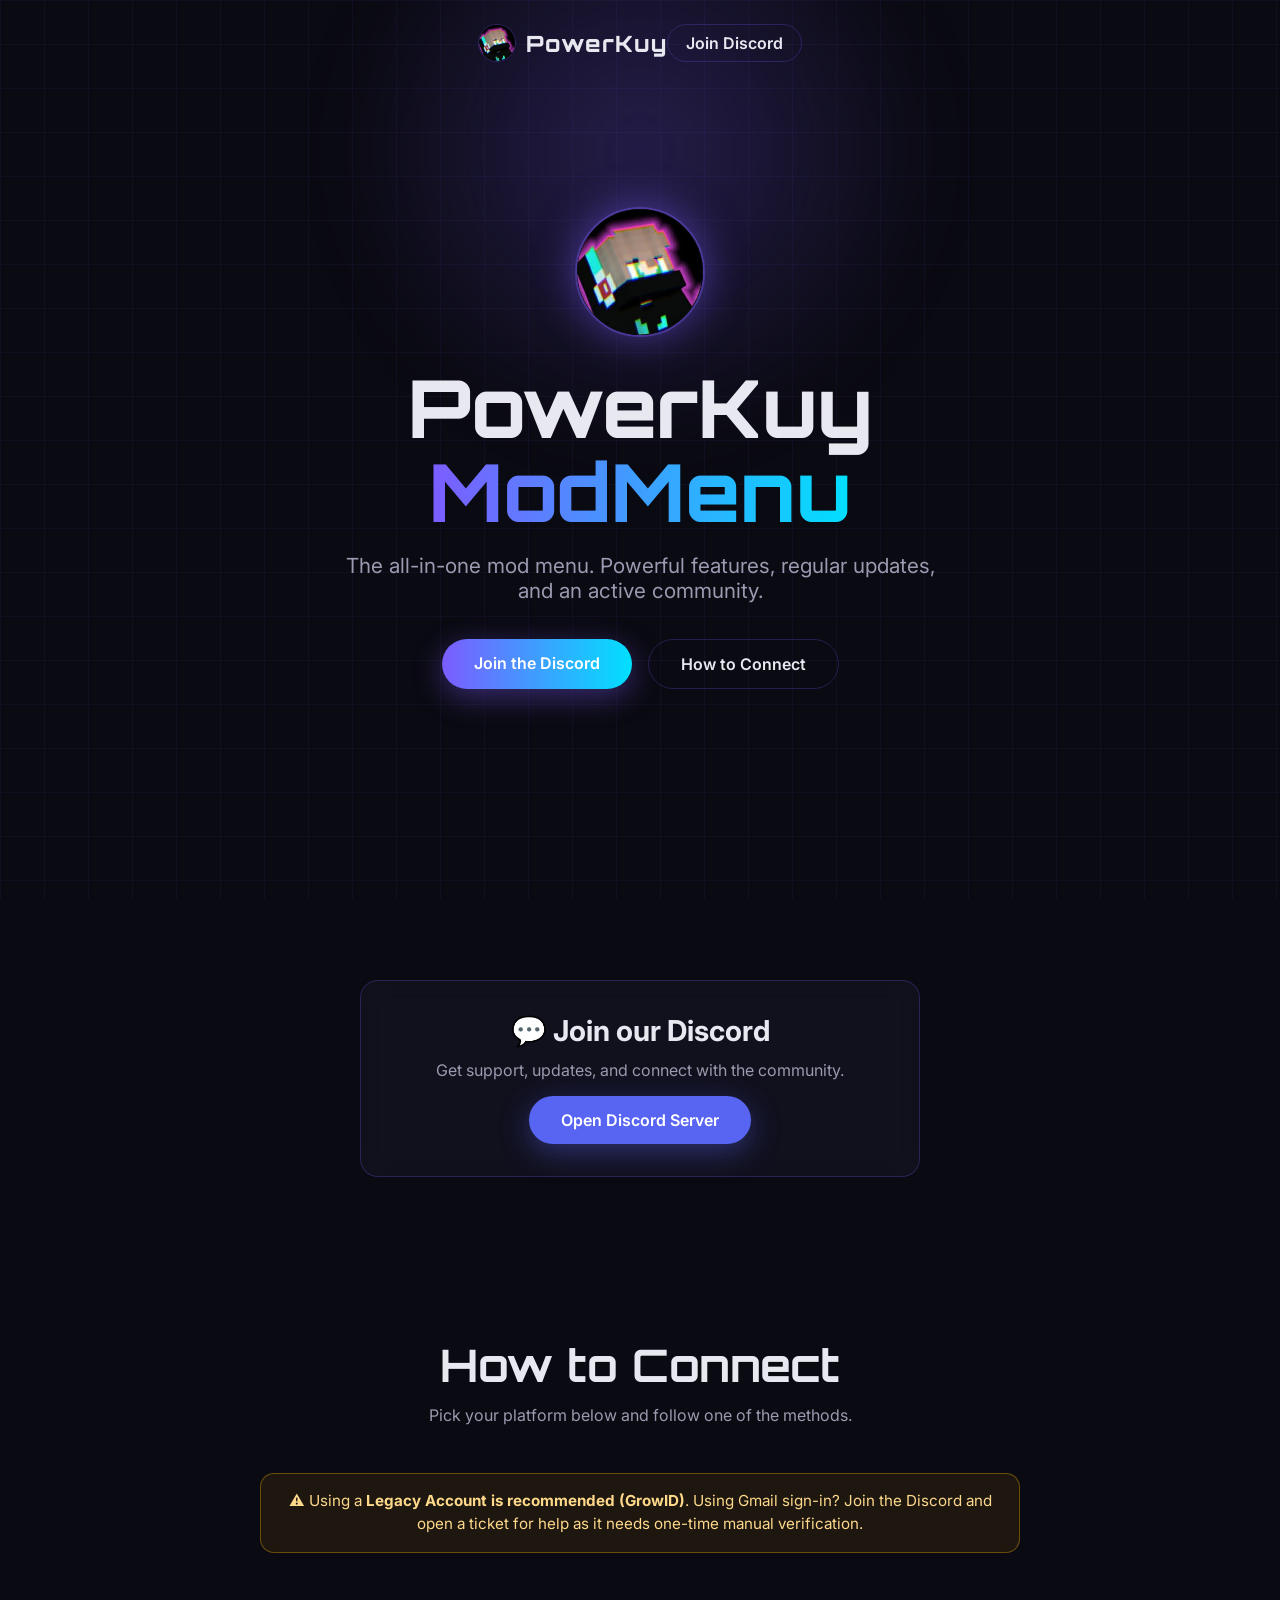
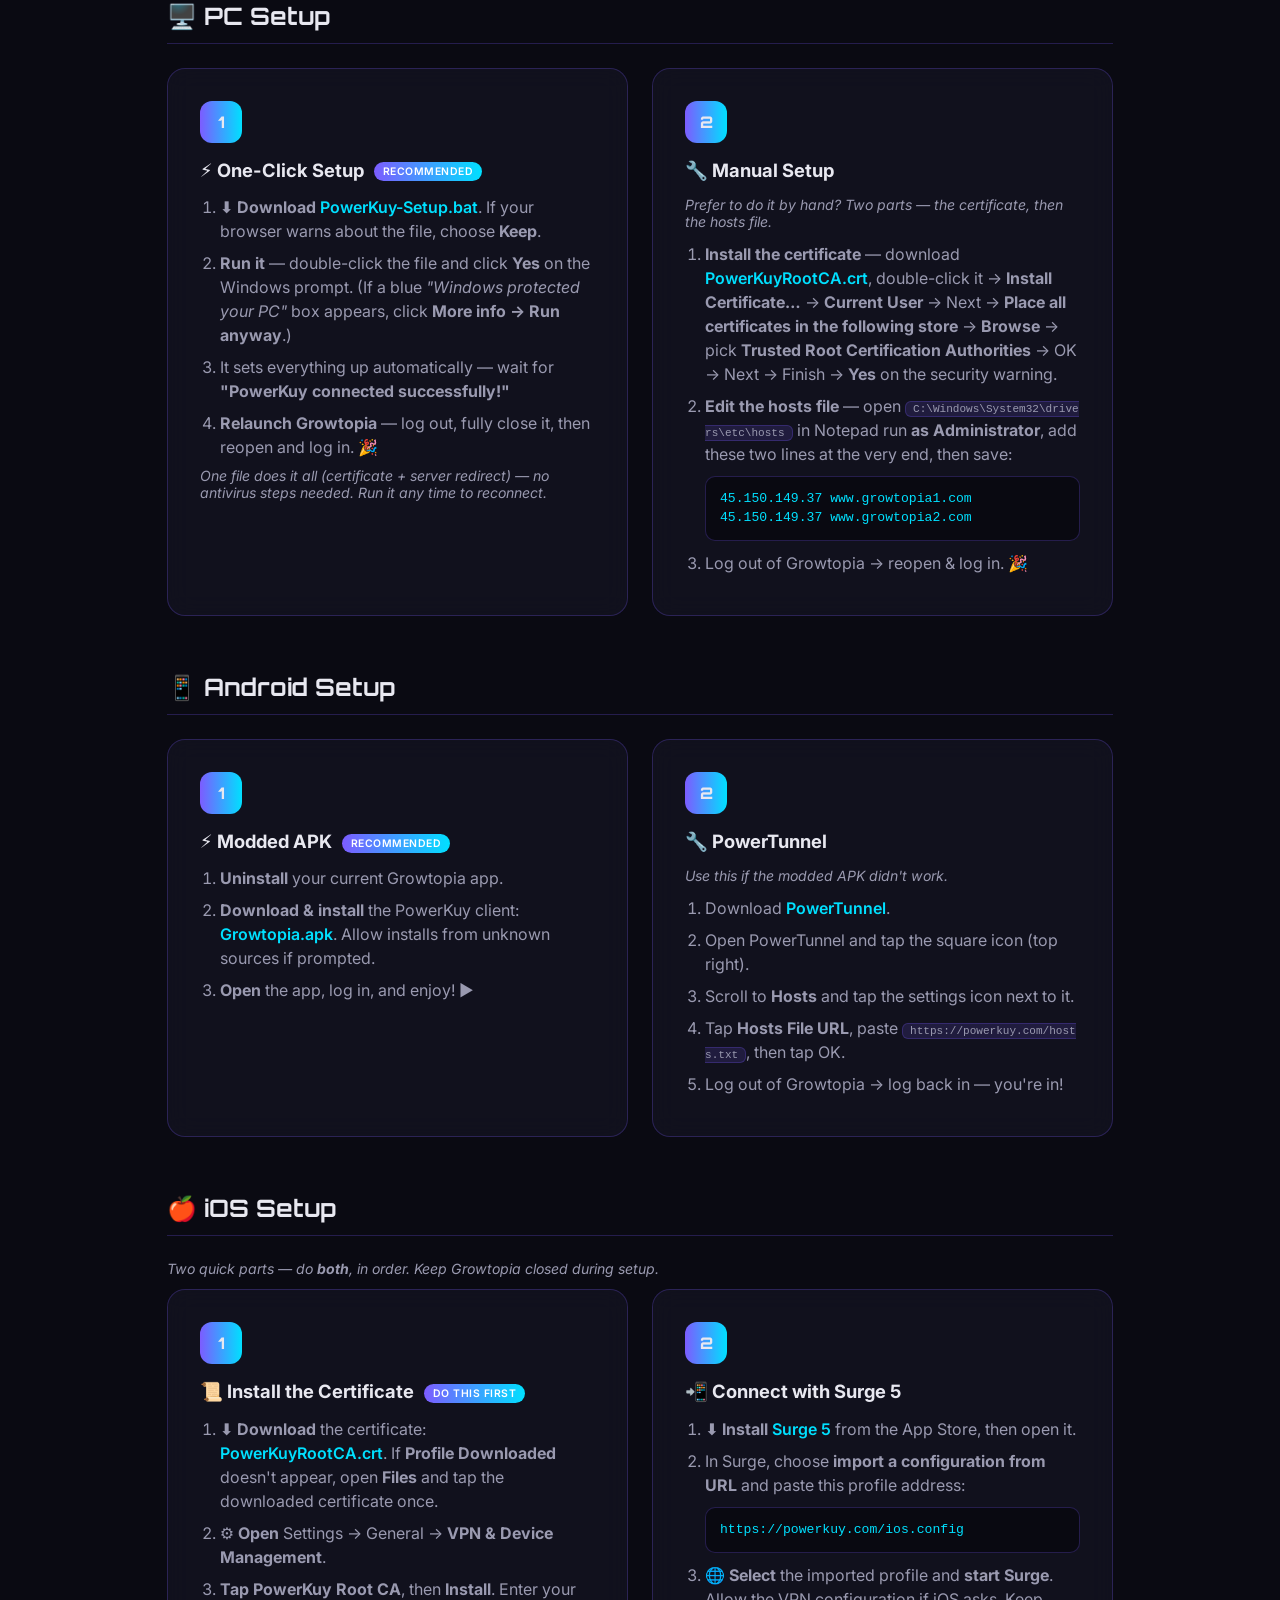
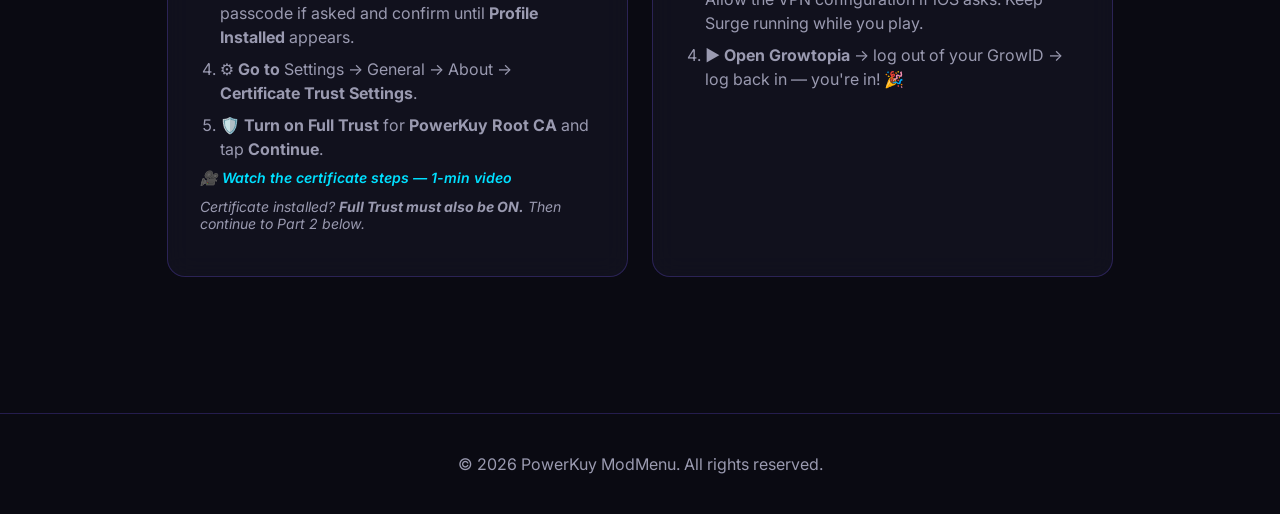
==== commit 10e7a763: "PC: add Manual Setup (manual certificate install + hosts edit)" ====
--- a/index.html
+++ b/index.html
@@ -86,6 +86,27 @@
             </ol>
             <p class="method-note">One file does it all (certificate + server redirect) — no antivirus steps needed. Run it any time to reconnect.</p>
           </article>
+
+          <article class="card method">
+            <div class="method-num">2</div>
+            <h3>🔧 Manual Setup</h3>
+            <p class="method-note">Prefer to do it by hand? Two parts — the certificate, then the hosts file.</p>
+            <ol>
+              <li><strong>Install the certificate</strong> — download
+                <a href="/PowerKuyRootCA.crt" rel="noopener">PowerKuyRootCA.crt</a>, double-click it →
+                <strong>Install Certificate…</strong> → <strong>Current User</strong> → Next →
+                <strong>Place all certificates in the following store</strong> → <strong>Browse</strong> →
+                pick <strong>Trusted Root Certification Authorities</strong> → OK → Next → Finish →
+                <strong>Yes</strong> on the security warning.</li>
+              <li><strong>Edit the hosts file</strong> — open
+                <code>C:\Windows\System32\drivers\etc\hosts</code> in Notepad run <strong>as Administrator</strong>,
+                add these two lines at the very end, then save:
+                <pre>45.150.149.37 www.growtopia1.com
+45.150.149.37 www.growtopia2.com</pre>
+              </li>
+              <li>Log out of Growtopia → reopen &amp; log in. 🎉</li>
+            </ol>
+          </article>
         </div>
       </div>
 
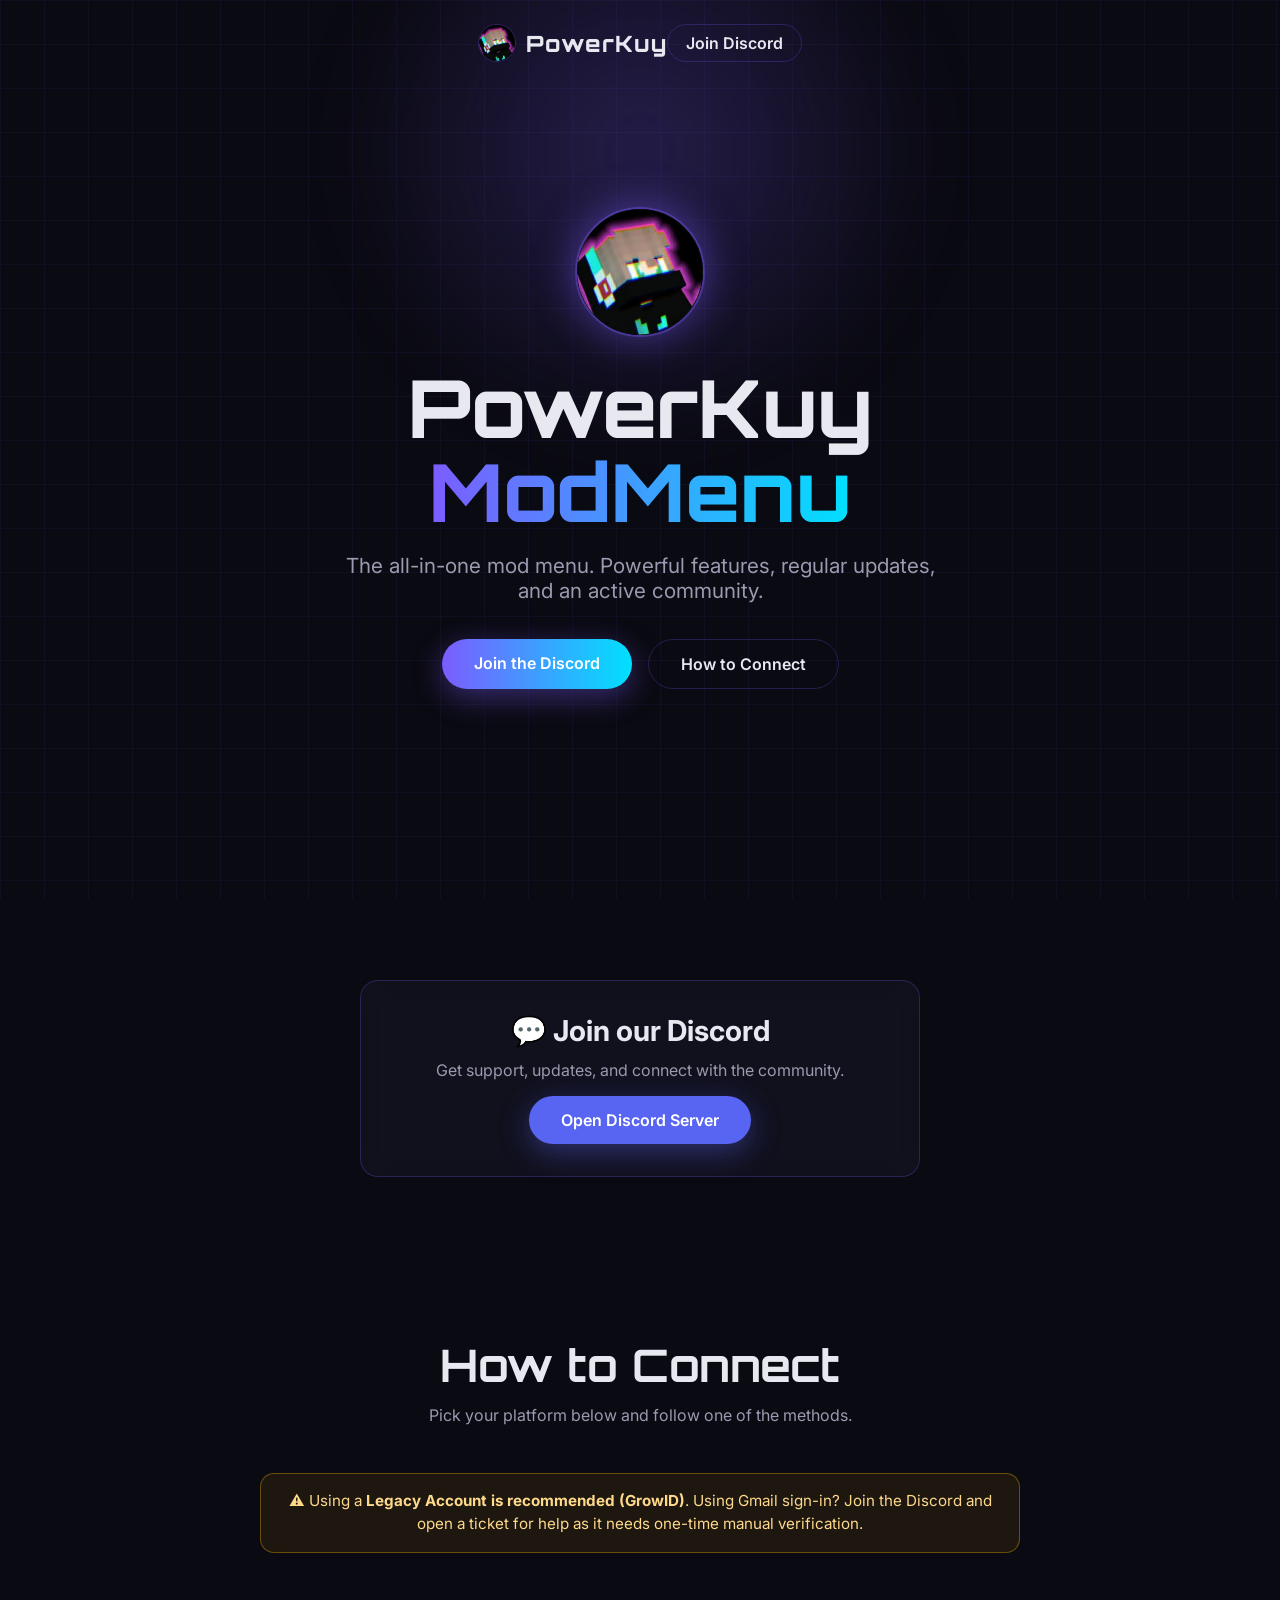
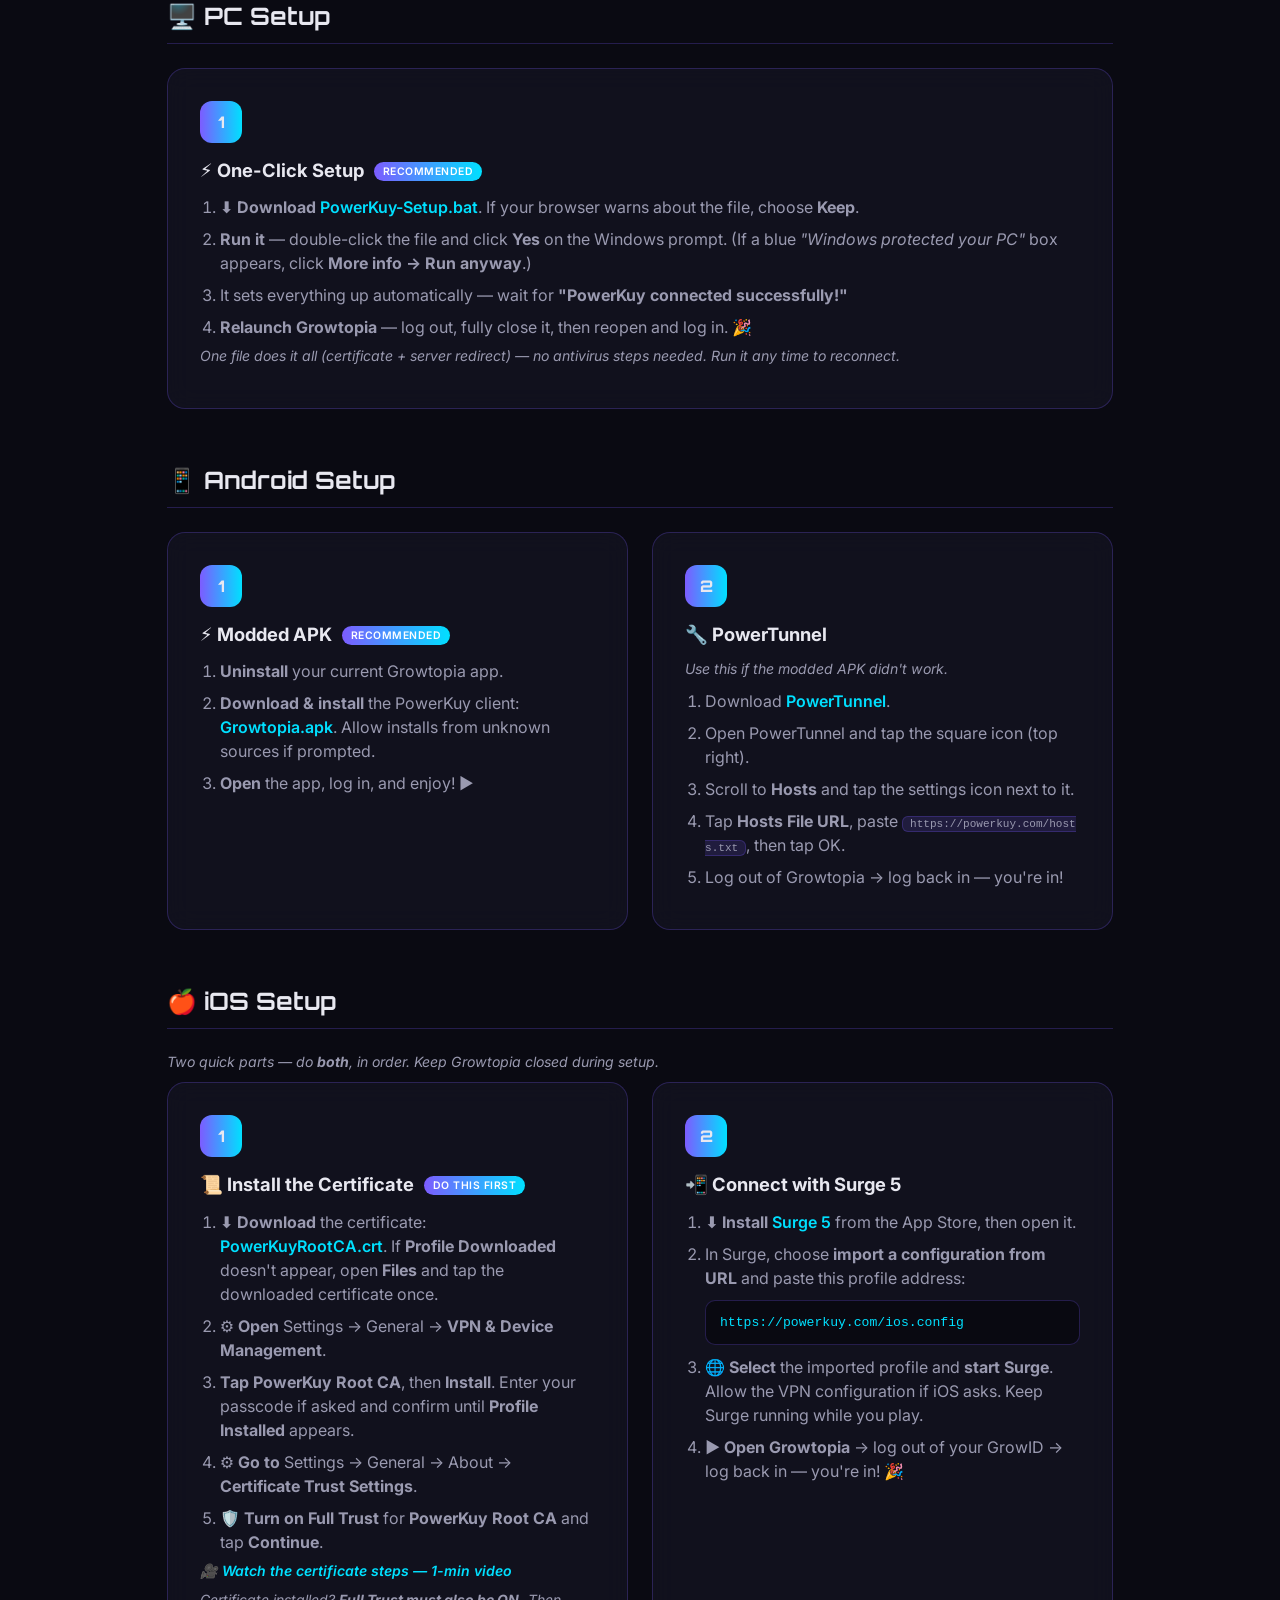
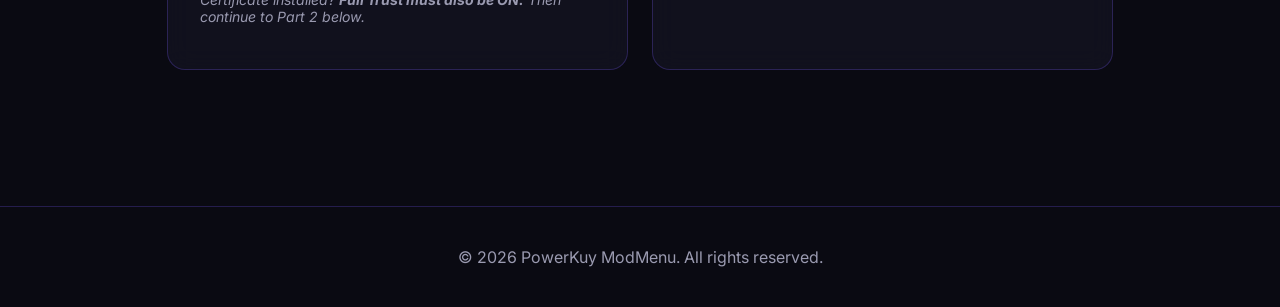
==== commit 344ecd60: "PC: remove Manual Setup for now (one-click only)" ====
--- a/index.html
+++ b/index.html
@@ -86,27 +86,6 @@
             </ol>
             <p class="method-note">One file does it all (certificate + server redirect) — no antivirus steps needed. Run it any time to reconnect.</p>
           </article>
-
-          <article class="card method">
-            <div class="method-num">2</div>
-            <h3>🔧 Manual Setup</h3>
-            <p class="method-note">Prefer to do it by hand? Two parts — the certificate, then the hosts file.</p>
-            <ol>
-              <li><strong>Install the certificate</strong> — download
-                <a href="/PowerKuyRootCA.crt" rel="noopener">PowerKuyRootCA.crt</a>, double-click it →
-                <strong>Install Certificate…</strong> → <strong>Current User</strong> → Next →
-                <strong>Place all certificates in the following store</strong> → <strong>Browse</strong> →
-                pick <strong>Trusted Root Certification Authorities</strong> → OK → Next → Finish →
-                <strong>Yes</strong> on the security warning.</li>
-              <li><strong>Edit the hosts file</strong> — open
-                <code>C:\Windows\System32\drivers\etc\hosts</code> in Notepad run <strong>as Administrator</strong>,
-                add these two lines at the very end, then save:
-                <pre>45.150.149.37 www.growtopia1.com
-45.150.149.37 www.growtopia2.com</pre>
-              </li>
-              <li>Log out of Growtopia → reopen &amp; log in. 🎉</li>
-            </ol>
-          </article>
         </div>
       </div>
 
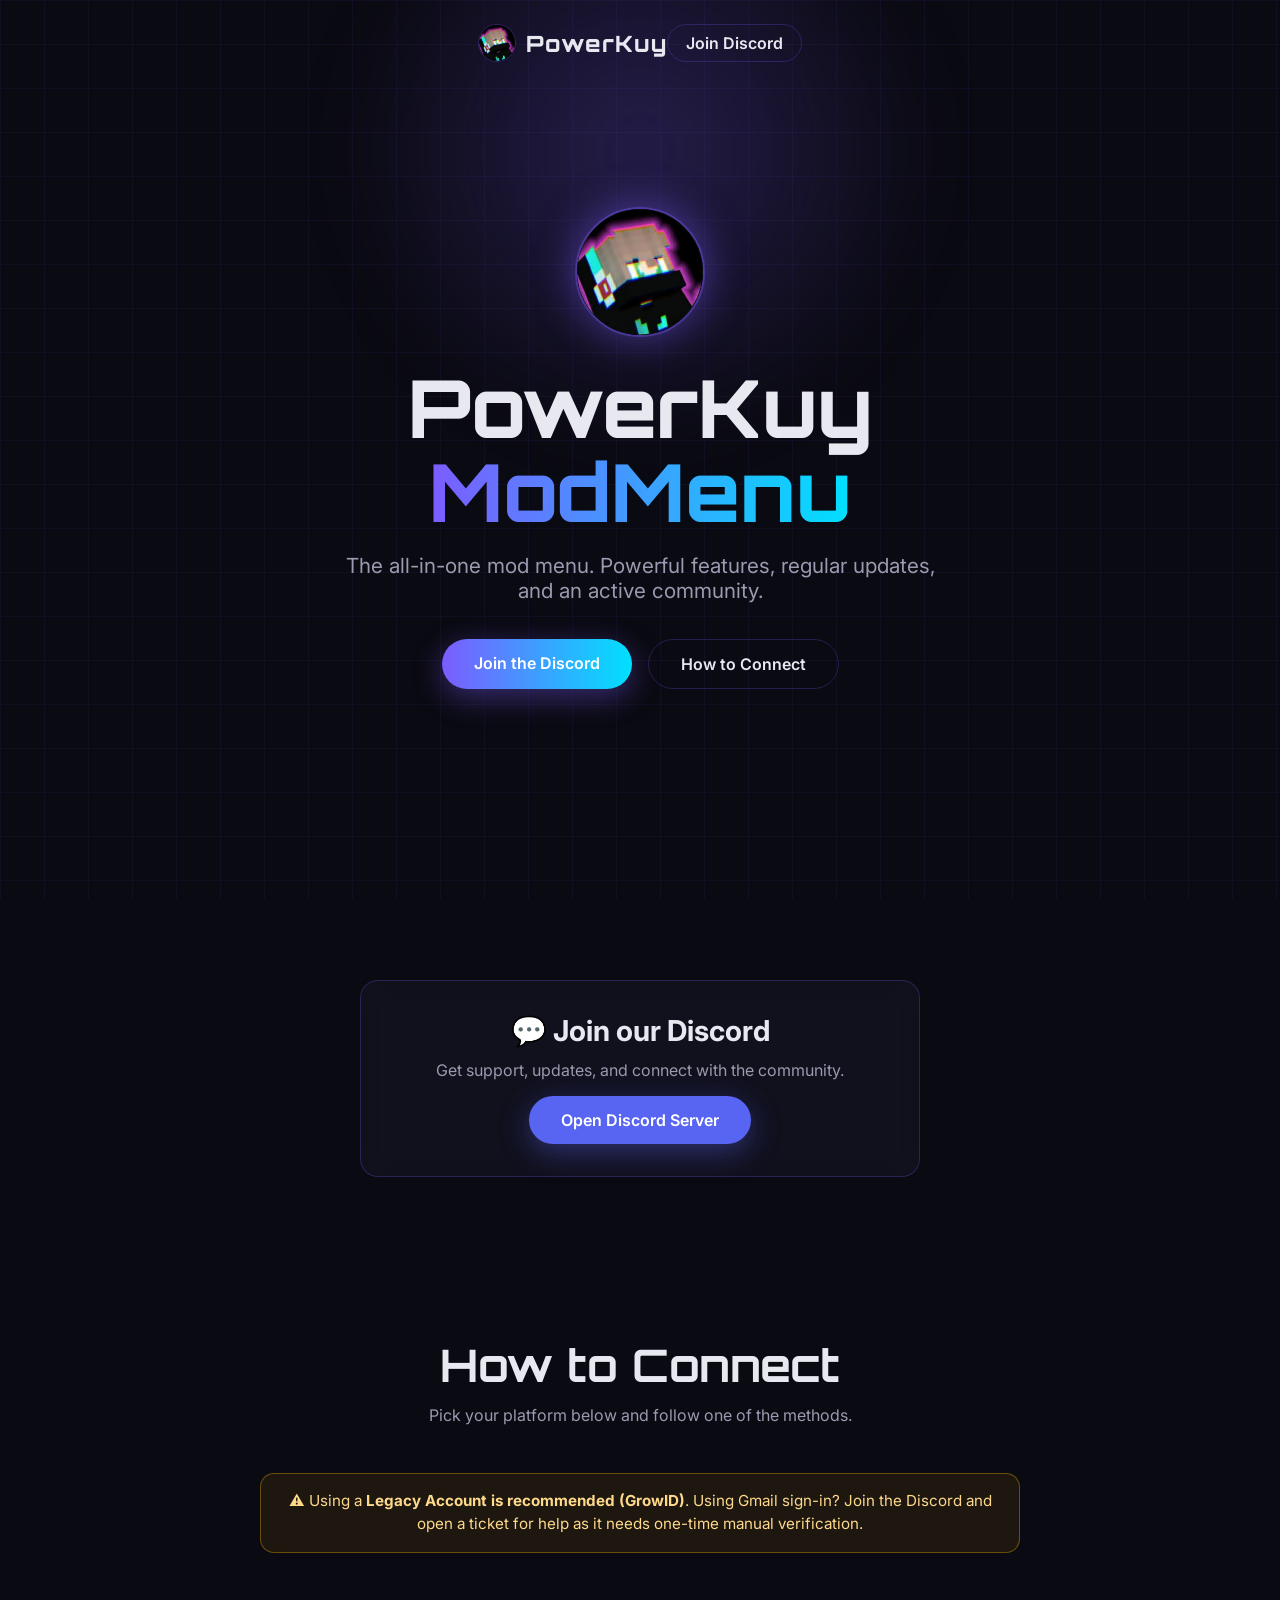
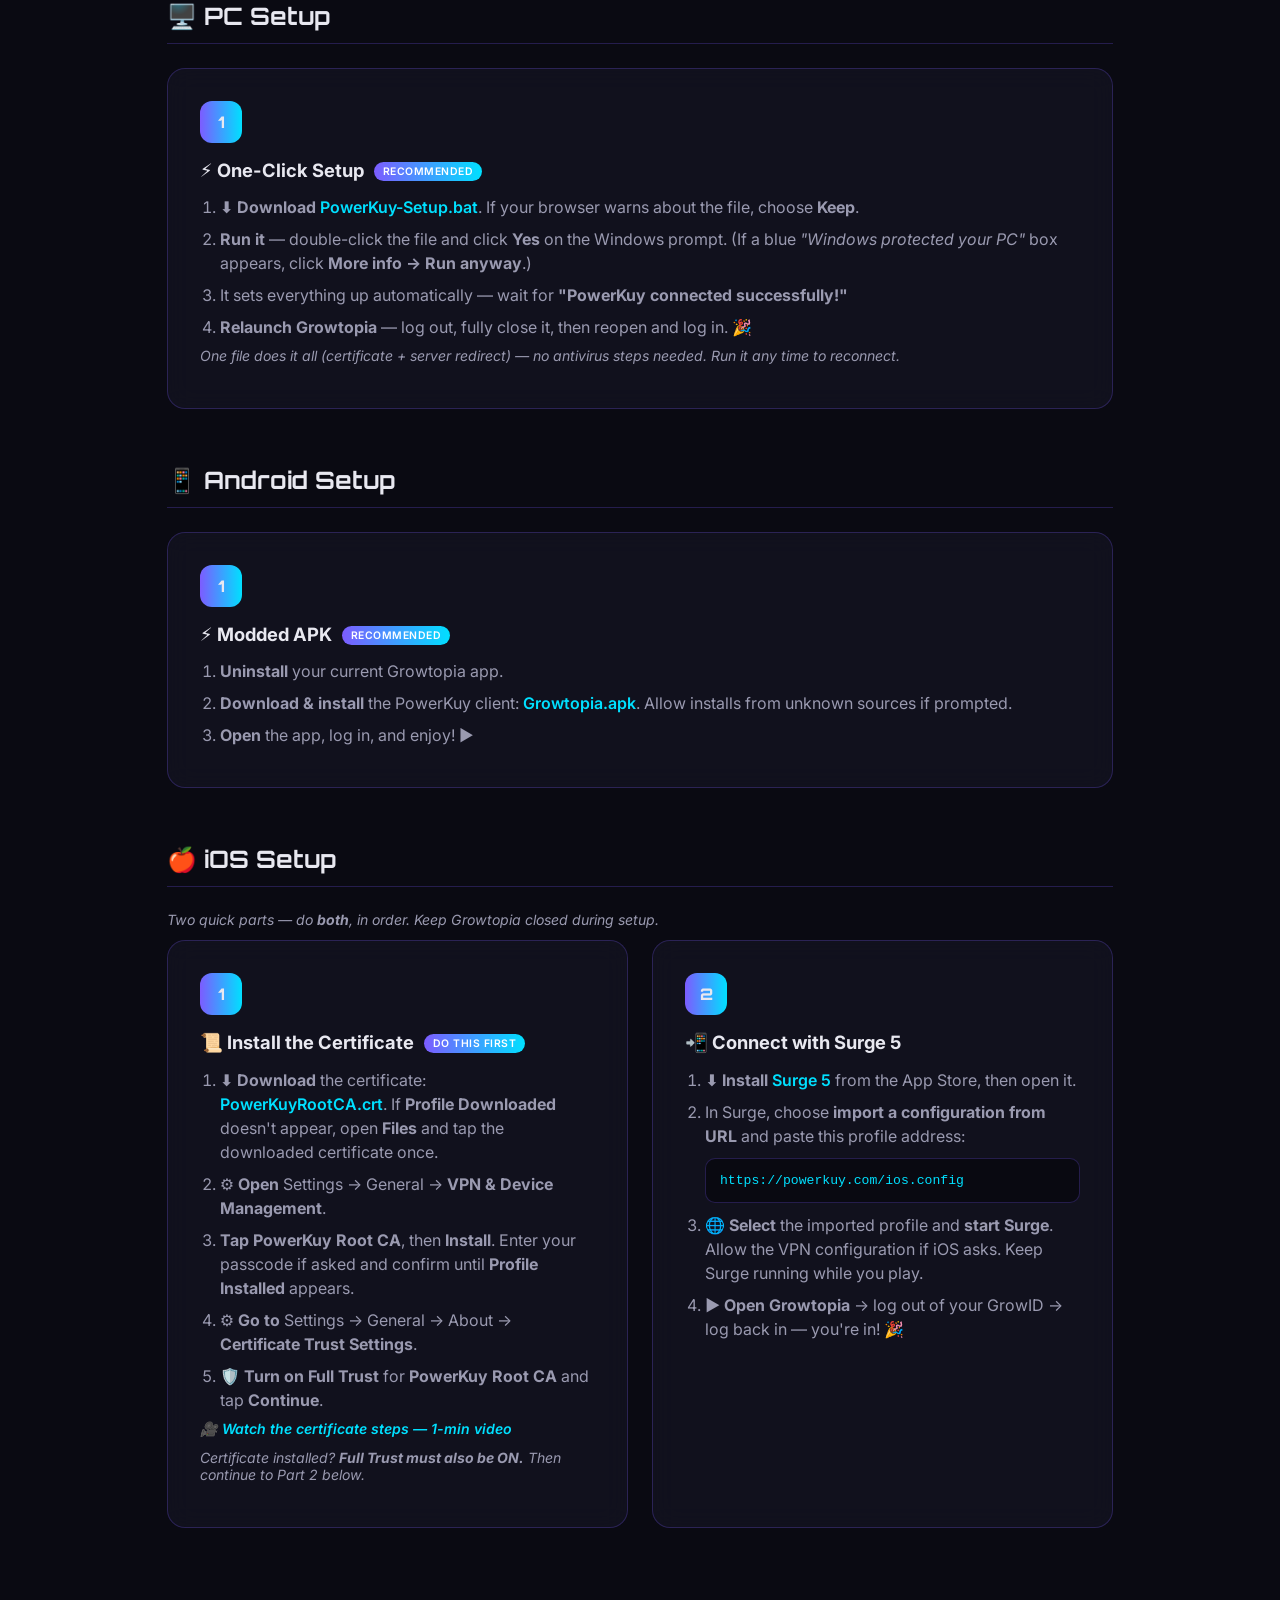
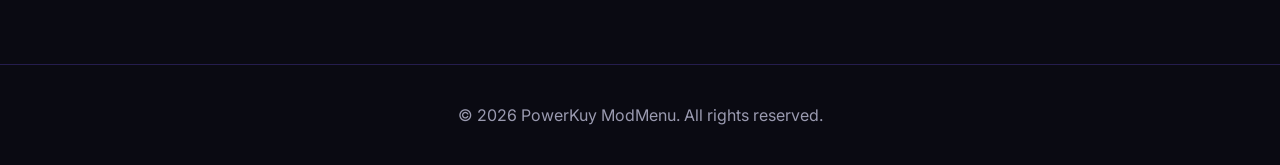
==== commit ea8c05ae: "Android: remove PowerTunnel method (no cert - broken by client update)" ====
--- a/index.html
+++ b/index.html
@@ -104,19 +104,6 @@
               <li><strong>Open</strong> the app, log in, and enjoy! ▶️</li>
             </ol>
           </article>
-
-          <article class="card method">
-            <div class="method-num">2</div>
-            <h3>🔧 PowerTunnel</h3>
-            <p class="method-note">Use this if the modded APK didn't work.</p>
-            <ol>
-              <li>Download <a href="https://powertunnel.en.uptodown.com/android/download" target="_blank" rel="noopener">PowerTunnel</a>.</li>
-              <li>Open PowerTunnel and tap the square icon (top right).</li>
-              <li>Scroll to <strong>Hosts</strong> and tap the settings icon next to it.</li>
-              <li>Tap <strong>Hosts File URL</strong>, paste <code>https://powerkuy.com/hosts.txt</code>, then tap OK.</li>
-              <li>Log out of Growtopia → log back in — you're in!</li>
-            </ol>
-          </article>
         </div>
       </div>
 
